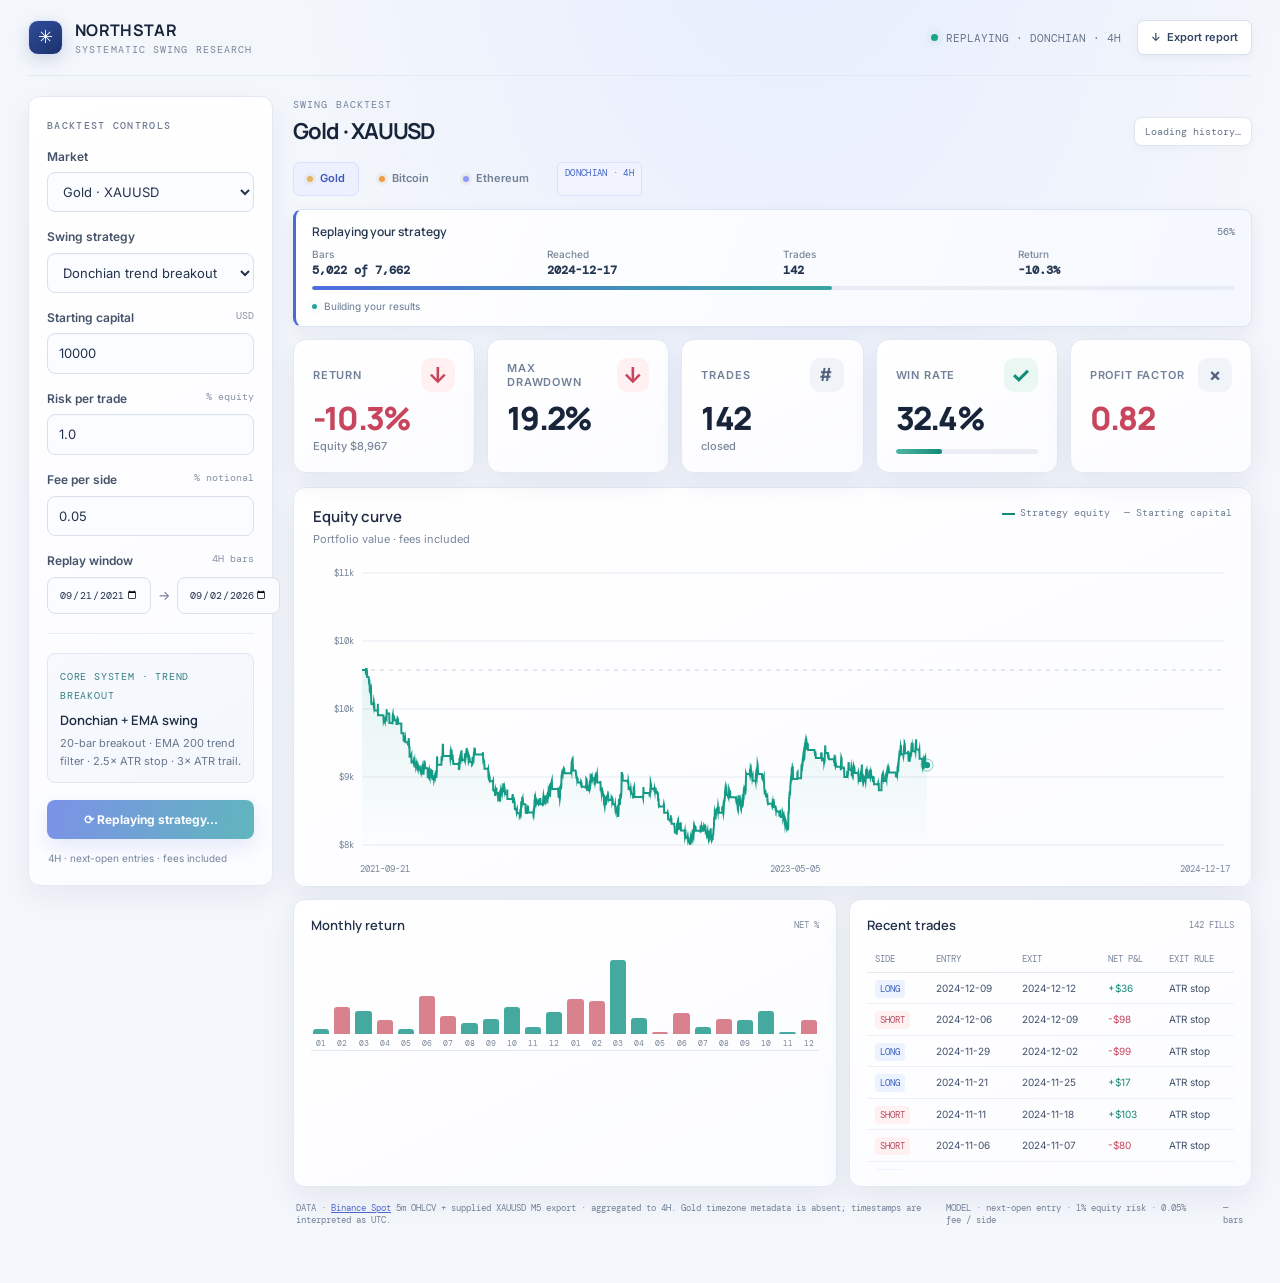
==== swing-backtest/index.html @ 58b3d146 "Add shareable swing backtest dashboard" ====
<!doctype html>
<html lang="en">
<head>
<meta charset="utf-8"><meta name="viewport" content="width=device-width,initial-scale=1">
<title>Northstar — Swing Research Terminal</title>
<style>
@import url('https://fonts.googleapis.com/css2?family=DM+Mono:wght@400;500&family=Inter:wght@400;500;600;700&family=Manrope:wght@500;600;700;800&display=swap');
:root{--bg:#090c12;--panel:#10151e;--panel2:#0d121a;--line:#202a38;--muted:#7c899c;--text:#edf2fb;--blue:#5b9cff;--cyan:#6fe0d1;--green:#149b85;--red:#cf5065;--amber:#e8b86b;--mono:'DM Mono',monospace;--sans:'Inter',sans-serif;--display:'Manrope',sans-serif}
*{box-sizing:border-box}body{margin:0;background:radial-gradient(ellipse at 56% -28%,#1b2c43 0,transparent 45%),var(--bg);color:var(--text);font-family:var(--sans);font-size:13px;min-height:100vh}button,input,select{font:inherit;color:inherit}button{cursor:pointer}.app{max-width:1600px;margin:auto;padding:0 28px 42px}.top{height:76px;display:flex;align-items:center;justify-content:space-between;border-bottom:1px solid #1a222e}.brand{display:flex;align-items:center;gap:12px}.logo{height:35px;width:35px;display:grid;place-items:center;border:1px solid #365374;border-radius:10px;background:linear-gradient(145deg,#183454,#111923);color:#8bc4ff;font-size:18px}.brand h1{font:700 16px var(--display);letter-spacing:.02em;margin:0}.brand span{color:#718096;font:10px var(--mono);letter-spacing:.11em;text-transform:uppercase;display:block;margin-top:2px}.topright{display:flex;align-items:center;gap:16px}.live{display:flex;align-items:center;gap:8px;color:#9aabbf;font:11px var(--mono)}.pulse{width:7px;height:7px;border-radius:50%;background:var(--green);box-shadow:0 0 11px #149b8580}.export{border:1px solid #2b3b50;background:#111b28;border-radius:7px;padding:9px 13px;color:#b9d6fa;font-size:11px;font-weight:600}.layout{display:grid;grid-template-columns:245px minmax(0,1fr);gap:20px;padding-top:20px}.side,.card{border:1px solid var(--line);background:linear-gradient(155deg,rgba(18,24,34,.97),rgba(13,18,26,.97));border-radius:12px;box-shadow:0 14px 36px #0002}.side{padding:18px;height:max-content;position:sticky;top:14px}.sectitle{font:500 10px var(--mono);text-transform:uppercase;letter-spacing:.13em;color:#8794a7;margin:4px 0 16px}.field{margin:0 0 16px}.label{display:flex;justify-content:space-between;color:#aeb9c9;font-size:11px;margin-bottom:7px}.label small{font:10px var(--mono);color:#6e7d91}select,input[type=date],input[type=number]{width:100%;background:#0b1017;border:1px solid #293442;border-radius:6px;padding:9px 10px;color:#dce6f5;outline:0}select:focus,input:focus{border-color:#4d8ad4}.range{display:flex;align-items:center;gap:7px}.range input{width:50%;font:10px var(--mono);padding:8px 6px}.divider{height:1px;background:#202a37;margin:19px 0}.strategy{padding:12px;border-radius:8px;background:#0b1119;border:1px solid #202c3a}.strategy .tag{color:var(--cyan);font:10px var(--mono);letter-spacing:.08em;text-transform:uppercase}.strategy strong{display:block;font:600 12px var(--display);margin:7px 0 5px}.strategy p{color:#8996a8;font-size:10px;line-height:1.55;margin:0}.run{width:100%;margin-top:17px;border:0;border-radius:7px;padding:11px;background:linear-gradient(100deg,#4389ec,#53b9cd);color:#06101b;font-weight:700;font-size:12px;box-shadow:0 6px 20px #347dd733}.run:hover{filter:brightness(1.1)}.note{color:#637185;font-size:9px;line-height:1.55;margin:12px 1px 0}.content{min-width:0}.heading{display:flex;justify-content:space-between;align-items:end;margin:2px 0 16px}.eyebrow{font:10px var(--mono);letter-spacing:.11em;color:#7d8ca1;text-transform:uppercase;margin-bottom:5px}.heading h2{margin:0;font:700 21px var(--display);letter-spacing:-.04em}.period{font:10px var(--mono);color:#8594a9;border:1px solid #293544;padding:7px 10px;border-radius:6px;background:#111721}.assets{display:flex;gap:6px;margin:0 0 13px}.asset{background:transparent;border:1px solid transparent;color:#8491a4;border-radius:7px;padding:8px 13px;font-size:11px;font-weight:600}.asset.active{background:#142235;border-color:#28415e;color:#b4d7ff}.asset .dot{display:inline-block;width:6px;height:6px;border-radius:50%;margin-right:7px;background:#dda551}.asset[data-asset=BTCUSDT] .dot{background:#f09b42}.asset[data-asset=ETHUSDT] .dot{background:#8c99ff}.asset[data-asset=XAUUSD] .dot{background:#e4b65e}.metrics{display:grid;grid-template-columns:repeat(5,minmax(0,1fr));gap:10px;margin-bottom:12px}.metric{padding:14px 15px}.m-label{font:10px var(--mono);color:#8996a8;letter-spacing:.025em}.m-value{font:700 21px var(--display);letter-spacing:-.045em;margin:8px 0 4px}.m-foot{font:10px var(--mono);color:#69788d}.positive{color:var(--green)}.negative{color:var(--red)}.chartcard{padding:17px 18px 10px;margin-bottom:12px}.charthead{display:flex;justify-content:space-between;align-items:start}.charthead h3{font:600 13px var(--display);margin:0 0 5px}.charthead p{font-size:10px;color:#7e8ba0;margin:0}.chartlegend{display:flex;gap:14px;color:#8492a5;font:10px var(--mono)}.legendline{display:inline-block;width:13px;height:2px;background:var(--green);vertical-align:middle;margin-right:5px}.canvaswrap{position:relative;height:266px;margin-top:13px}.canvaswrap canvas{width:100%;height:100%;display:block}.axisrow{display:flex;justify-content:space-between;padding:2px 2px 0 47px;color:#637186;font:9px var(--mono)}.lower{display:grid;grid-template-columns:1.35fr 1fr;gap:12px}.lower .card{padding:16px 17px}.smallhead{display:flex;justify-content:space-between;align-items:center;margin-bottom:12px}.smallhead h3{font:600 12px var(--display);margin:0}.smallhead span{font:9px var(--mono);color:#748399}.bars{height:105px;display:flex;align-items:end;gap:5px;padding:9px 2px 0;border-bottom:1px solid #293342}.barcol{flex:1;display:flex;flex-direction:column;justify-content:end;height:100%;align-items:center;gap:4px}.bar{width:min(100%,18px);border-radius:3px 3px 0 0;background:#397f91;min-height:2px}.bar.neg{background:#9e4f62}.barlabel{height:12px;color:#66758b;font:8px var(--mono);white-space:nowrap}.tablewrap{overflow:auto;max-height:224px}.trades{width:100%;border-collapse:collapse;font-size:10px;white-space:nowrap}.trades th{text-align:left;color:#77869b;font:9px var(--mono);font-weight:400;padding:7px 8px;border-bottom:1px solid #26313f}.trades td{padding:8px;border-bottom:1px solid #1d2733;color:#bdc7d5}.sidepill{font:9px var(--mono);padding:3px 5px;border-radius:4px;color:#8cc3ff;background:#17304a}.sidepill.short{color:#f09cab;background:#3a222b}.empty{color:#738196;text-align:center;padding:20px}.foot{display:flex;justify-content:space-between;gap:20px;color:#59677a;font:9px var(--mono);padding:15px 3px}.loading{color:#8594a9}.toast{position:fixed;right:24px;bottom:20px;padding:10px 14px;border:1px solid #294360;background:#121c29;border-radius:8px;color:#b5d4f6;font-size:11px;opacity:0;transform:translateY(8px);transition:.2s}.toast.show{opacity:1;transform:none}
@media(max-width:1050px){.layout{grid-template-columns:215px minmax(0,1fr)}.metrics{grid-template-columns:repeat(3,1fr)}.lower{grid-template-columns:1fr}.canvaswrap{height:230px}}@media(max-width:760px){.app{padding:0 12px 24px}.top{height:62px}.layout{grid-template-columns:1fr;gap:12px;padding-top:12px}.side{position:static}.side .fields{display:grid;grid-template-columns:repeat(2,1fr);gap:0 10px}.strategy{display:none}.metrics{grid-template-columns:repeat(2,1fr)}.metric:last-child{grid-column:span 2}.m-value{font-size:18px}.heading{align-items:start;gap:8px}.heading h2{font-size:17px}.period{font-size:8px}.chartcard{padding:14px 12px}.canvaswrap{height:200px}.chartlegend{display:none}.foot{display:block;line-height:1.7}.topright .live{display:none}}
</style><style>
.progresspanel{border:1px solid #28384c;border-left:3px solid var(--blue);background:linear-gradient(110deg,#111b28,#0c121a);border-radius:9px;padding:13px 16px;margin:0 0 12px;animation:slidein .28s ease-out}.progtitle{display:flex;justify-content:space-between;align-items:center;margin-bottom:8px;font:11px var(--display);font-weight:600}.progtitle span:first-child{color:#d8e6f8}.progtitle span:last-child{font:10px var(--mono);color:#8595aa}.progmeta{display:flex;gap:20px;color:#8593a7;font:10px var(--mono);margin:8px 0}.progmeta strong{color:#c4d4e7;font-weight:400}.progbar{height:4px;background:#202c3c;border-radius:8px;overflow:hidden}.progfill{height:100%;width:0;background:linear-gradient(90deg,#4389ec,#63d0c5);border-radius:8px;transition:width .08s linear;box-shadow:0 0 12px #4aa9eb60}.progbuild{color:#8797ab;font-size:10px;margin-top:9px;display:flex;align-items:center;gap:7px}.progbuild i{width:5px;height:5px;border-radius:50%;background:var(--cyan);box-shadow:0 0 9px #6fe0d1;animation:blink 1s infinite}.progresspanel.done .progbuild i{background:var(--green);animation:none}.strategy-chip{font:9px var(--mono);color:#80bff4;border:1px solid #294560;background:#132338;padding:4px 7px;border-radius:5px;margin-left:8px;vertical-align:2px}@keyframes blink{50%{opacity:.25}}@keyframes slidein{from{opacity:0;transform:translateY(-5px)}to{opacity:1;transform:none}}
</style><style>
.metrics.revealing .metric{animation:cardin .42s ease-out both}.metrics.revealing .metric:nth-child(2){animation-delay:.05s}.metrics.revealing .metric:nth-child(3){animation-delay:.1s}.metrics.revealing .metric:nth-child(4){animation-delay:.15s}.metrics.revealing .metric:nth-child(5){animation-delay:.2s}@keyframes cardin{from{opacity:.35;transform:translateY(8px)}to{opacity:1;transform:none}}
@media(max-width:760px){.progmeta{display:grid;grid-template-columns:repeat(3,minmax(0,1fr));gap:8px 10px;font-size:8px}.progmeta span{white-space:nowrap}}
</style>
<style id="premium-light-theme">
:root{color-scheme:light;--bg:#f3f6fb;--panel:#ffffff;--panel2:#f8faff;--line:#e3e9f2;--muted:#718096;--text:#17243a;--blue:#4c68d9;--cyan:#249b9b;--green:#128b78;--red:#c7465d;--amber:#a87827;--mono:'DM Mono',monospace;--sans:'Inter',sans-serif;--display:'Manrope',sans-serif}
*{text-rendering:optimizeLegibility;-webkit-font-smoothing:antialiased}
body{background:radial-gradient(ellipse at 62% -24%,#e5ecff 0,transparent 46%),var(--bg);color:var(--text);font-size:13px;line-height:1.45}
.top{border-color:#e4eaf2}.logo{border-color:#d7e0fa;background:linear-gradient(145deg,#304d9b,#1b326c);color:#fff;box-shadow:0 5px 15px #233d7c28}.brand span{color:#7b879a}.topright .live{color:#67768d}.pulse{background:#19a486;box-shadow:0 0 10px #19a48655}
.export{border-color:#d8e0ec;background:#fff;color:#334665;box-shadow:0 3px 10px #23395e0d}.export:hover{background:#f7f9ff;border-color:#bfcbed}
.side,.card{border-color:var(--line);background:linear-gradient(155deg,#fff,#fbfcff);box-shadow:0 10px 30px rgba(28,47,82,.07)}.side{box-shadow:0 10px 28px rgba(28,47,82,.06)}
.sectitle{color:#6e7c91;font-weight:500}.field .label{color:#45536a;font-size:12px;font-weight:600}.label small{color:#8692a5}
select,input[type=date],input[type=number]{background:#fbfcff;border-color:#d9e1ec;color:#24334c;border-radius:8px;padding:10px 11px;box-shadow:inset 0 1px 2px rgba(25,44,75,.025)}select:focus,input:focus{border-color:#8296e9;box-shadow:0 0 0 3px #526ed91a}select option,select optgroup{background:#fff;color:#24334c}
.range input{background:#fbfcff}.divider{background:#e8edf4}
.strategy{background:linear-gradient(145deg,#f7f9ff,#f3f7fc);border-color:#e0e7f2}.strategy .tag{color:#347f80}.strategy strong{color:#1f2d44;font-size:13px}.strategy p{color:#68778d;font-size:11px;line-height:1.65}
.run{border-radius:8px;background:linear-gradient(105deg,#526ee0,#2c9fa7);color:#fff;box-shadow:0 8px 18px #526ed92e;transition:transform .18s,box-shadow .18s,filter .18s}.run:hover{filter:brightness(1.035);transform:translateY(-1px);box-shadow:0 11px 22px #526ed933}.run:disabled{opacity:.75;transform:none}.note{color:#78869b;font-size:10px}
.eyebrow{color:#74839a}.heading h2{color:#17243a;font-size:22px}.period{background:#fff;border-color:#e0e6ef;color:#66758c;border-radius:8px;box-shadow:0 3px 10px #23395e08}
.asset{color:#718096;border-color:transparent;transition:background .18s,border-color .18s,color .18s}.asset:hover{background:#f1f4fa;color:#34445f}.asset.active{background:#edf1ff;border-color:#d8e0ff;color:#3d57bc}.asset .dot{box-shadow:0 0 0 3px rgba(180,147,69,.1)}.strategy-chip{color:#4162c6;border-color:#dbe3fb;background:#f1f4ff;font-family:var(--mono);letter-spacing:.035em}
.metrics{gap:11px}.metric{padding:16px 16px}.m-label{color:#7a879a;letter-spacing:.06em}.m-value{color:#182840;font-size:22px}.m-foot{color:#75839a;font-size:10px}.positive{color:var(--green)!important}.negative{color:var(--red)!important}
.chartcard{padding:18px 19px 11px}.charthead h3{color:#1e2b42;font-size:14px}.charthead p{color:#78869b;font-size:11px}.chartlegend{color:#6d7d94}.legendline{background:var(--green)}.axisrow{color:#78869a}.bars{border-color:#e3e9f1}.bar{background:#45a9a0}.bar.neg{background:#d9828d}.barlabel{color:#7b8798}
.smallhead h3{color:#23324a;font-size:13px}.smallhead span{color:#7b879a}.trades th{color:#77859a;border-color:#e5eaf1}.trades td{color:#42516a;border-color:#edf0f5}.sidepill{color:#3e63bd;background:#edf2ff}.sidepill.short{color:#b24c60;background:#fff0f2}.empty{color:#7d899c}.foot{color:#728096}.foot a{color:#4d68cc!important}.toast{border-color:#d8e1f0;background:#fff;color:#344866;box-shadow:0 8px 25px #1e355218}
.progresspanel{border-color:#dce5f3;border-left-color:var(--blue);background:linear-gradient(110deg,#fff,#f5f8ff);box-shadow:0 6px 18px rgba(40,62,104,.06)}.progtitle span:first-child{color:#263750}.progtitle span:last-child{color:#66768f}.progmeta{color:#718096}.progmeta strong{color:#34445e}.progbar{background:#e8edf5}.progfill{background:linear-gradient(90deg,#506cde,#38a7a0);box-shadow:0 0 10px #526ed933}.progbuild{color:#687891}.progbuild i{background:#2aa29a;box-shadow:0 0 8px #2aa29a55}.progresspanel.done .progbuild i{background:#168b78}.progresspanel .progtitle{font-size:12px}
button:focus-visible,select:focus-visible,input:focus-visible{outline:3px solid #526ed933;outline-offset:2px}
@media(max-width:760px){.heading h2{font-size:18px}.metric{padding:13px 14px}.m-value{font-size:19px}}
</style>

<style id="simple-kpi-style">
.metrics{grid-template-columns:repeat(5,minmax(0,1fr));gap:12px;margin-bottom:14px}
.metric{padding:18px 19px;min-height:116px;border-radius:13px}
.metric-head{display:flex;align-items:center;justify-content:space-between;gap:8px;color:#738198;font:600 11px var(--sans);letter-spacing:.075em}
.metric-icon{width:34px;height:34px;display:grid;place-items:center;border-radius:10px;background:#eef2ff;color:#5069ce;font:700 22px var(--sans);line-height:1}
.metric-icon.positive{background:#eaf7f3;color:#128b78}.metric-icon.negative{background:#fff0f2;color:#c7465d}.metric-icon.neutral{background:#f0f3f8;color:#52637d;font-size:18px}
.metric .m-value{font:800 32px/1.08 var(--display);letter-spacing:-.055em;margin:9px 0 3px;color:#17243a}
.metric .m-value.positive{color:#128b78}.metric .m-value.negative{color:#c7465d}
.metric .m-foot{font:500 11px var(--sans);color:#7a8799;letter-spacing:0}
.meter{height:5px;margin-top:13px;border-radius:8px;background:#e9eef4;overflow:hidden}.meter i{display:block;width:0;height:100%;border-radius:inherit;background:linear-gradient(90deg,#50b4a2,#128b78);transition:width .25s ease}
.progmeta{display:grid;grid-template-columns:repeat(4,minmax(0,1fr));gap:8px 18px}.progmeta span{font:500 10px var(--sans);color:#7a879a}.progmeta strong{display:block;margin-top:2px;color:#263752;font:700 12px var(--mono)}
.canvaswrap{height:300px}.charthead h3{font-size:15px}.charthead p{font-size:11px}
.progresspanel.done .progbuild{display:none}
@media(max-width:1050px){.metrics{grid-template-columns:repeat(3,minmax(0,1fr))}}
@media(max-width:760px){.metrics{grid-template-columns:repeat(2,minmax(0,1fr));gap:9px}.metric{min-height:108px;padding:14px}.metric .m-value{font-size:30px}.metric-icon{width:30px;height:30px;font-size:20px}.metric:last-child{grid-column:span 2}.progmeta{grid-template-columns:repeat(2,minmax(0,1fr));gap:8px}.canvaswrap{height:230px}}
</style>
</head>
<body><div class="app">
<header class="top"><div class="brand"><div class="logo">✳</div><div><h1>NORTHSTAR</h1><span>Systematic swing research</span></div></div><div class="topright"><div class="live"><i class="pulse"></i><span id="statusText">HISTORICAL REPLAY · READY</span></div><button class="export" id="export">↓ &nbsp;Export report</button></div></header>
<div class="layout"><aside class="side"><div class="sectitle">Backtest controls</div><div class="fields">
<div class="field"><div class="label">Market</div><select id="market"><option value="XAUUSD">Gold · XAUUSD</option><option value="BTCUSDT">Bitcoin · BTC/USDT</option><option value="ETHUSDT">Ethereum · ETH/USDT</option></select></div>
<div class="field"><div class="label">Swing strategy</div><select id="strategySelect"><option value="donchian">Donchian trend breakout</option></select></div>
<div class="field"><div class="label">Starting capital <small>USD</small></div><input id="capital" type="number" value="10000" min="100" step="500"></div>
<div class="field"><div class="label">Risk per trade <small>% equity</small></div><input id="risk" type="number" value="1.0" min="0.1" max="5" step="0.1"></div>
<div class="field"><div class="label">Fee per side <small>% notional</small></div><input id="fee" type="number" value="0.05" min="0" max="1" step="0.01"></div>
<div class="field" style="grid-column:span 2"><div class="label">Replay window <small>4H bars</small></div><div class="range"><input id="from" type="date"><span style="color:#64748a">→</span><input id="to" type="date"></div></div></div>
<div class="divider"></div><div class="strategy"><span class="tag" id="strategyTag">SYSTEM · TREND BREAKOUT</span><strong id="strategyName">Donchian + EMA swing</strong><p id="strategyDescription">20-bar breakout · EMA 200 trend filter · 2.5× ATR stop · 3× ATR trail.</p></div>
<button class="run" id="run">▶ &nbsp;Run backtest</button><p class="note">4H · next-open entries · fees included</p></aside>
<main class="content"><div class="heading"><div><div class="eyebrow">Swing backtest</div><h2 id="assetTitle">Gold · XAUUSD</h2></div><div class="period" id="period">Loading history…</div></div>
<nav class="assets"><button class="asset active" data-asset="XAUUSD"><i class="dot"></i>Gold</button><button class="asset" data-asset="BTCUSDT"><i class="dot"></i>Bitcoin</button><button class="asset" data-asset="ETHUSDT"><i class="dot"></i>Ethereum</button><span class="strategy-chip" id="strategyChip">DONCHIAN · 4H</span></nav>
<section class="progresspanel" id="progressPanel" style="display:none"><div class="progtitle"><span id="progressTitle">Replaying your strategy</span><span id="progressPct">0%</span></div><div class="progmeta"><span>Bars <strong id="progressBars">0 of 0</strong></span><span>Reached <strong id="progressDate">—</strong></span><span>Trades <strong id="progressTrades">0</strong></span><span>Return <strong id="progressReturn">—</strong></span></div><div class="progbar"><div class="progfill" id="progressFill"></div></div><div class="progbuild" id="progressBuild"><i></i><span>Building your results</span></div></section>
<section class="metrics">
<div class="card metric metric-return"><div class="metric-head"><span>RETURN</span><span class="metric-icon positive" id="returnIcon">↑</span></div><div class="m-value positive" id="return">—</div><div class="m-foot" id="final">Equity —</div></div>
<div class="card metric metric-drawdown"><div class="metric-head"><span>MAX DRAWDOWN</span><span class="metric-icon negative">↓</span></div><div class="m-value negative" id="drawdown">—</div></div>
<div class="card metric"><div class="metric-head"><span>TRADES</span><span class="metric-icon neutral">#</span></div><div class="m-value" id="trades">—</div><div class="m-foot">closed</div></div>
<div class="card metric"><div class="metric-head"><span>WIN RATE</span><span class="metric-icon positive">✓</span></div><div class="m-value" id="winrate">—</div><div class="meter"><i id="winBar"></i></div></div>
<div class="card metric"><div class="metric-head"><span>PROFIT FACTOR</span><span class="metric-icon neutral">×</span></div><div class="m-value" id="pf">—</div></div>
</section>
<section class="card chartcard"><div class="charthead"><div><h3>Equity curve</h3><p id="chartNote">Portfolio value · fees included</p></div><div class="chartlegend"><span><i class="legendline"></i>Strategy equity</span><span style="color:#718096">— Starting capital</span></div></div><div class="canvaswrap"><canvas id="equityChart"></canvas></div><div class="axisrow" id="chartAxis"></div></section>
<div class="lower"><section class="card"><div class="smallhead"><h3>Monthly return</h3><span>NET %</span></div><div class="bars" id="monthly"></div></section><section class="card"><div class="smallhead"><h3>Recent trades</h3><span id="tradeCount">LATEST</span></div><div class="tablewrap"><table class="trades"><thead><tr><th>SIDE</th><th>ENTRY</th><th>EXIT</th><th>NET P&amp;L</th><th>EXIT RULE</th></tr></thead><tbody id="tradeRows"></tbody></table></div></section></div>
<div class="foot"><span>DATA · <a href="https://data.binance.vision/" target="_blank" rel="noreferrer" style="color:#86a4c6">Binance Spot</a> 5m OHLCV + supplied XAUUSD M5 export · aggregated to 4H. Gold timezone metadata is absent; timestamps are interpreted as UTC.</span><span>MODEL · next-open entry · 1% equity risk · 0.05% fee / side</span><span id="rowsLabel">— bars</span></div>
</main></div><div class="toast" id="toast"></div></div>
<script>
const $=id=>document.getElementById(id);let data=null,asset='XAUUSD',result=null;
const fmtMoney=(n,dec=0)=>new Intl.NumberFormat('en-US',{style:'currency',currency:'USD',minimumFractionDigits:dec,maximumFractionDigits:dec}).format(n);
const fmtDate=t=>new Date(t).toISOString().slice(0,10);
const strategyInfo={donchian:{name:'Donchian + EMA swing',tag:'CORE SYSTEM · TREND BREAKOUT',chip:'DONCHIAN · 4H',description:'20-bar breakout · EMA 200 trend filter · 2.5× ATR stop · 3× ATR trail.'}};
function derived(all){let e20=[],e50=[],rsi=[],sma9=[],sma50=[],high50=[],low50=[],fib618=[],fib786=[],meanHigh=[],meanLow=[],meanLong=[],meanShort=[],a20=null,a50=null,gs=[],ls=[],gain=0,loss=0,cw=[],hw=[],lw=[],sumC=0,refHigh=null,refLow=null;for(let i=0;i<all.length;i++){let [t,o,h,l,c]=all[i];a20=a20==null?c:a20+(2/21)*(c-a20);a50=a50==null?c:a50+(2/51)*(c-a50);e20.push(a20);e50.push(a50);let d=i?c-all[i-1][4]:0,g=Math.max(d,0),z=Math.max(-d,0);gs.push(g);ls.push(z);gain+=g;loss+=z;if(gs.length>14){gain-=gs.shift();loss-=ls.shift()}rsi.push(gs.length<14?null:loss===0?100:100-100/(1+gain/loss));cw.push(c);sumC+=c;if(cw.length>50)sumC-=cw.shift();sma50.push(cw.length===50?sumC/50:null);let c9=i>=8?all.slice(i-8,i+1).reduce((s,b)=>s+b[4],0)/9:null;sma9.push(c9);let h50=hw.length===50?Math.max(...hw):null,l50=lw.length===50?Math.min(...lw):null;high50.push(h50);low50.push(l50);fib618.push(h50==null?null:h50-(h50-l50)*.618);fib786.push(h50==null?null:h50-(h50-l50)*.786);if(all[i][7]!=null&&h>all[i][7]){if(refLow==null)refLow=all[i][8];refHigh=h}if(all[i][8]!=null&&l<all[i][8]){if(refHigh==null)refHigh=all[i][7];refLow=l}meanHigh.push(refHigh);meanLow.push(refLow);let span=refHigh!=null&&refLow!=null?refHigh-refLow:0;meanLong.push(span>0?refHigh-span*.5:null);meanShort.push(span>0?refLow+span*.5:null);hw.push(h);lw.push(l);if(hw.length>50){hw.shift();lw.shift()}}return {e20,e50,rsi,sma9,sma50,high50,low50,fib618,fib786,meanHigh,meanLow,meanLong,meanShort}}
function calcOriginal(a,kind=$('strategySelect').value){const all=data.assets[a].bars,ind=derived(all),from=Date.parse($('from').value+'T00:00:00Z'),to=Date.parse($('to').value+'T23:59:59Z')+1,cap=Math.max(100,+$('capital').value||10000),risk=Math.min(5,Math.max(.1,+$('risk').value||1))/100,fee=Math.max(0,+$('fee').value||0)/100;let cash=cap,pos=null,pending=null,peak=cap,dd=0,eq=[],trades=[],selected=[];
for(let i=0;i<all.length;i++){const b=all[i],[t,o,h,l,c,ema,atr,ehi,elo,xlo,xhi]=b;if(t<from)continue;if(t>=to)break;selected.push(b);
if(pending&&!pos){let s=pending.side,dist=Math.max(pending.atr*pending.stopMult,o*.0001),qty=cash*risk/dist,entry=o,ef=entry*qty*fee;pos={s,entry,t,stop:entry-s*dist,qty,ef,best:entry,trailMult:pending.trailMult};cash-=ef;pending=null;}
if(pos){let gap=pos.s===1?o<=pos.stop:o>=pos.stop,hit=gap||(pos.s===1?l<=pos.stop:h>=pos.stop);if(hit){let fill=gap?o:pos.stop,gross=(fill-pos.entry)*pos.s*pos.qty,xf=fill*pos.qty*fee,net=gross-pos.ef-xf;cash+=gross-xf;trades.push({entry:pos.t,exit:t,side:pos.s===1?'LONG':'SHORT',entryPrice:pos.entry,exitPrice:fill,pnl:net,reason:'ATR stop'});pos=null}
else{pos.best=pos.s===1?Math.max(pos.best,h):Math.min(pos.best,l);let trail=pos.best-pos.s*pos.trailMult*atr;pos.stop=pos.s===1?Math.max(pos.stop,trail):Math.min(pos.stop,trail);let out=false,reason='';if(kind==='donchian'){out=pos.s===1&&xlo!=null&&c<xlo||pos.s===-1&&xhi!=null&&c>xhi;reason='10-bar channel'}else if(kind==='pullback'){out=pos.s===1?c<ind.e50[i]:c>ind.e50[i];reason='EMA 50 trend loss'}else{let prev=ind.rsi[i-1],now=ind.rsi[i];out=prev!=null&&now!=null&&(pos.s===1?prev<55&&now>=55:prev>45&&now<=45);reason='RSI momentum exit'}if(out){let gross=(c-pos.entry)*pos.s*pos.qty,xf=c*pos.qty*fee,net=gross-pos.ef-xf;cash+=gross-xf;trades.push({entry:pos.t,exit:t,side:pos.s===1?'LONG':'SHORT',entryPrice:pos.entry,exitPrice:c,pnl:net,reason});pos=null}}}
if(!pos&&!pending&&i>0){let side=0,stopMult=2,trailMult=2.5,prevRsi=ind.rsi[i-1],nowRsi=ind.rsi[i];if(kind==='donchian'){if(ehi!=null&&elo!=null&&c>ema&&c>ehi){side=1;stopMult=2.5;trailMult=3}else if(ehi!=null&&elo!=null&&c<ema&&c<elo){side=-1;stopMult=2.5;trailMult=3}}else if(kind==='pullback'){if(c>ema&&ind.e20[i]>ind.e50[i]&&l<=ind.e20[i]&&c>ind.e20[i])side=1;else if(c<ema&&ind.e20[i]<ind.e50[i]&&h>=ind.e20[i]&&c<ind.e20[i])side=-1}else{if(nowRsi!=null&&prevRsi!=null&&c>ema&&prevRsi<35&&nowRsi>=35)side=1;else if(nowRsi!=null&&prevRsi!=null&&c<ema&&prevRsi>65&&nowRsi<=65)side=-1}if(side)pending={side,atr,stopMult,trailMult}}
let mark=cash+(pos?pos.qty*(c-pos.entry)*pos.s:0);eq.push([t,mark]);peak=Math.max(peak,mark);dd=Math.max(dd,(peak-mark)/peak)}
if(pos&&eq.length){let [t,c]=[eq[eq.length-1][0],selected.at(-1)[4]],gross=(c-pos.entry)*pos.s*pos.qty,xf=c*pos.qty*fee,net=gross-pos.ef-xf;cash+=gross-xf;trades.push({entry:pos.t,exit:t,side:pos.s===1?'LONG':'SHORT',entryPrice:pos.entry,exitPrice:c,pnl:net,reason:'End of data'});eq[eq.length-1][1]=cash}
let end=eq.length?eq.at(-1)[1]:cap,rets=[];for(let i=1;i<eq.length;i++)rets.push(eq[i-1][1]?eq[i][1]/eq[i-1][1]-1:0);let mu=rets.length?rets.reduce((x,y)=>x+y,0)/rets.length:0,vol=rets.length>1?Math.sqrt(rets.reduce((s,x)=>s+(x-mu)**2,0)/(rets.length-1)):0,wins=trades.filter(x=>x.pnl>0),loss=trades.filter(x=>x.pnl<0),gp=wins.reduce((s,x)=>s+x.pnl,0),gl=-loss.reduce((s,x)=>s+x.pnl,0);return {eq,trades,metrics:{start:cap,end,returnPct:(end/cap-1)*100,dd:dd*100,n:trades.length,win:trades.length?wins.length/trades.length*100:0,pf:gl?gp/gl:gp?99.99:0,sharpe:vol?mu*Math.sqrt(a==='XAUUSD'?1512:2190)/vol:0},bars:selected}}
function calc(a,kind=$('strategySelect').value){
const all=data.assets[a].bars,ind=derived(all),from=Date.parse($('from').value+'T00:00:00Z'),to=Date.parse($('to').value+'T23:59:59Z')+1,cap=Math.max(100,+$('capital').value||10000),risk=Math.min(5,Math.max(.1,+$('risk').value||1))/100,fee=Math.max(0,+$('fee').value||0)/100;let cash=cap,pos=null,pending=null,peak=cap,dd=0,eq=[],trades=[],selected=[];
function closePos(fill,t,reason){let gross=(fill-pos.entry)*pos.s*pos.qty,exitFee=fill*pos.qty*fee,net=gross-pos.entryFee-exitFee;cash+=gross-exitFee;trades.push({entry:pos.t,exit:t,side:pos.s===1?'LONG':'SHORT',entryPrice:pos.entry,exitPrice:fill,pnl:net,reason});pos=null}
for(let i=0;i<all.length;i++){const b=all[i],[t,o,h,l,c,ema,atr,ehi,elo,xlo,xhi]=b;if(t<from)continue;if(t>=to)break;selected.push(b);
if(pending&&!pos){let s=pending.side,dist=Math.max(pending.stopDist||pending.atr*pending.stopMult,o*.0001),entry=o,stop=pending.stopPrice??(entry-s*dist),riskDist=(entry-stop)*s;if(riskDist>entry*.0001){let qty=cash*risk/riskDist,entryFee=entry*qty*fee,target=pending.targetPrice??(pending.targetDist?entry+s*pending.targetDist:null);pos={s,entry,t,stop,target,qty,entryFee,best:entry,trailMult:pending.trailMult,stopReason:pending.stopReason||'ATR stop'};cash-=entryFee}pending=null;}
if(pos){let gapStop=pos.s===1?o<=pos.stop:o>=pos.stop,stopHit=gapStop||(pos.s===1?l<=pos.stop:h>=pos.stop);if(stopHit){closePos(gapStop?o:pos.stop,t,pos.stopReason)}else{let gapTarget=pos.target!=null&&(pos.s===1?o>=pos.target:o<=pos.target),targetHit=pos.target!=null&&(gapTarget||(pos.s===1?h>=pos.target:l<=pos.target));if(targetHit){closePos(gapTarget?o:pos.target,t,pos.targetReason||'Target hit')}else{if(pos.trailMult){pos.best=pos.s===1?Math.max(pos.best,h):Math.min(pos.best,l);let trail=pos.best-pos.s*pos.trailMult*atr;pos.stop=pos.s===1?Math.max(pos.stop,trail):Math.min(pos.stop,trail)}let out=false,reason='';if(kind==='donchian'){out=pos.s===1&&xlo!=null&&c<xlo||pos.s===-1&&xhi!=null&&c>xhi;reason='10-bar channel'}else if(kind==='pullback'||kind==='inside'){out=pos.s===1?c<ind.e50[i]:c>ind.e50[i];reason='EMA 50 trend loss'}else if(kind==='rsi'){let prev=ind.rsi[i-1],now=ind.rsi[i];out=prev!=null&&now!=null&&(pos.s===1?prev<55&&now>=55:prev>45&&now<=45);reason='RSI momentum exit'}else if(kind==='sma9'){out=pos.s===1?c<ind.sma9[i]:c>ind.sma9[i];reason='SMA 9 reverse'}if(out)closePos(c,t,reason)}}}
if(!pos&&!pending&&i>0){let side=0,proposal={atr,stopMult:2,trailMult:2.5},prevClose=all[i-1][4],prevRsi=ind.rsi[i-1],nowRsi=ind.rsi[i];if(kind==='donchian'){if(ehi!=null&&elo!=null&&c>ema&&c>ehi){side=1;proposal.stopMult=2.5;proposal.trailMult=3}else if(ehi!=null&&elo!=null&&c<ema&&c<elo){side=-1;proposal.stopMult=2.5;proposal.trailMult=3}}else if(kind==='pullback'){if(c>ema&&ind.e20[i]>ind.e50[i]&&l<=ind.e20[i]&&c>ind.e20[i])side=1;else if(c<ema&&ind.e20[i]<ind.e50[i]&&h>=ind.e20[i]&&c<ind.e20[i])side=-1}else if(kind==='rsi'){if(nowRsi!=null&&prevRsi!=null&&c>ema&&prevRsi<35&&nowRsi>=35)side=1;else if(nowRsi!=null&&prevRsi!=null&&c<ema&&prevRsi>65&&nowRsi<=65)side=-1}else if(kind==='fib'){let f618=ind.fib618[i],f786=ind.fib786[i],top=ind.high50[i],bottom=ind.low50[i];if(f618!=null&&c>o&&c>f618&&c<top){side=1;proposal={stopDist:c*.01,targetDist:c*.02,trailMult:0,atr,stopMult:1}}else if(f786!=null&&c<o&&c<f786&&c>bottom){side=-1;proposal={stopDist:c*.01,targetDist:c*.02,trailMult:0,atr,stopMult:1}}}else if(kind==='meanrev'){let trigL=ind.meanLong[i],trigS=ind.meanShort[i],prevTL=ind.meanLong[i-1],prevTS=ind.meanShort[i-1],trend=ind.sma50[i];if(trend!=null&&trigL!=null&&prevTL!=null&&prevClose<=prevTL&&c>trigL&&c>trend&&ind.meanLow[i]<c&&ind.meanHigh[i]>c){side=1;proposal={atr,stopMult:2,trailMult:0,stopPrice:ind.meanLow[i],targetPrice:ind.meanHigh[i],stopReason:'Swing low',targetReason:'Swing high'}}else if(trend!=null&&trigS!=null&&prevTS!=null&&prevClose>=prevTS&&c<trigS&&c<trend&&ind.meanHigh[i]>c&&ind.meanLow[i]<c){side=-1;proposal={atr,stopMult:2,trailMult:0,stopPrice:ind.meanHigh[i],targetPrice:ind.meanLow[i],stopReason:'Swing high',targetReason:'Swing low'}}}else if(kind==='inside'){let prev=all[i-1];if(h<prev[2]&&l>prev[3]&&c>o)side=1;else if(h<prev[2]&&l>prev[3]&&c<o)side=-1}else if(kind==='sma9'){let ma=ind.sma9[i],prevMa=ind.sma9[i-1];if(ma!=null&&prevMa!=null&&prevClose<=prevMa&&c>ma)side=1;else if(ma!=null&&prevMa!=null&&prevClose>=prevMa&&c<ma)side=-1}if(side)pending={...proposal,side}}
let mark=cash+(pos?pos.qty*(c-pos.entry)*pos.s:0);eq.push([t,mark]);peak=Math.max(peak,mark);dd=Math.max(dd,(peak-mark)/peak)}
if(pos&&eq.length){let [t]=eq.at(-1),c=selected.at(-1)[4];closePos(c,t,'End of data');eq.at(-1)[1]=cash}
let end=eq.length?eq.at(-1)[1]:cap,rets=[];for(let i=1;i<eq.length;i++)rets.push(eq[i-1][1]?eq[i][1]/eq[i-1][1]-1:0);let mu=rets.length?rets.reduce((x,y)=>x+y,0)/rets.length:0,vol=rets.length>1?Math.sqrt(rets.reduce((s,x)=>s+(x-mu)**2,0)/(rets.length-1)):0,wins=trades.filter(x=>x.pnl>0),loss=trades.filter(x=>x.pnl<0),gp=wins.reduce((s,x)=>s+x.pnl,0),gl=-loss.reduce((s,x)=>s+x.pnl,0);return {eq,trades,metrics:{start:cap,end,returnPct:(end/cap-1)*100,dd:dd*100,n:trades.length,win:trades.length?wins.length/trades.length*100:0,pf:gl?gp/gl:gp?99.99:0,sharpe:vol?mu*Math.sqrt(a==='XAUUSD'?1512:2190)/vol:0},bars:selected}}
function paint(precomputed=null){
if(!data)return;
result=precomputed||calc(asset);
const m=result.metrics,info=strategyInfo[$('strategySelect').value];
$('assetTitle').textContent=data.assets[asset].name;
$('strategyName').textContent=info.name;
$('strategyTag').textContent=info.tag;
$('strategyDescription').textContent=info.description;
$('strategyChip').textContent=info.chip;
$('period').textContent=result.bars.length?fmtDate(result.bars[0][0])+'  —  '+fmtDate(result.bars.at(-1)[0]):'No bars in this range';
$('rowsLabel').textContent=result.bars.length.toLocaleString()+' four-hour bars';
$('return').textContent=(m.returnPct>=0?'+':'')+m.returnPct.toFixed(1)+'%';
$('return').className='m-value '+(m.returnPct>=0?'positive':'negative');
$('returnIcon').textContent=m.returnPct>0?'↑':m.returnPct<0?'↓':'↔';
$('returnIcon').className='metric-icon '+(m.returnPct>0?'positive':m.returnPct<0?'negative':'neutral');
$('final').textContent='Equity '+fmtMoney(m.end);
$('drawdown').textContent=m.dd.toFixed(1)+'%';
$('trades').textContent=m.n.toLocaleString();
$('winrate').textContent=m.win.toFixed(1)+'%';
$('winBar').style.width=Math.max(0,Math.min(100,m.win))+'%';
$('pf').textContent=m.pf>=99?'∞':m.pf.toFixed(2);
$('pf').className='m-value '+(m.pf>=1?'positive':'negative');
drawEquity();drawMonthly();drawTrades();
const grid=document.querySelector('.metrics');grid.classList.remove('revealing');void grid.offsetWidth;grid.classList.add('revealing');
}
function drawEquityOriginal(){const cv=$('equityChart'),ctx=cv.getContext('2d'),w=cv.clientWidth,h=cv.clientHeight,dpr=devicePixelRatio||1;cv.width=w*dpr;cv.height=h*dpr;ctx.scale(dpr,dpr);ctx.clearRect(0,0,w,h);let points=result.eq;if(!points.length){ctx.fillStyle='#748399';ctx.fillText('No bars for the selected period',20,40);return}let vals=points.map(p=>p[1]),min=Math.min(...vals),max=Math.max(...vals),start=+$('capital').value||10000;min=Math.min(min,start);max=Math.max(max,start);let pad={l:49,r:8,t:12,b:16},cw=w-pad.l-pad.r,ch=h-pad.t-pad.b,spread=max-min||1;ctx.font='9px DM Mono,monospace';ctx.textAlign='right';for(let k=0;k<5;k++){let y=pad.t+ch*k/4,v=max-spread*k/4;ctx.strokeStyle='#e5eaf1';ctx.beginPath();ctx.moveTo(pad.l,y);ctx.lineTo(w-pad.r,y);ctx.stroke();ctx.fillStyle='#718096';ctx.fillText('$'+(v>=1000000?(v/1e6).toFixed(1)+'m':v>=1000?(v/1000).toFixed(0)+'k':v.toFixed(0)),pad.l-8,y+3)}let sy=pad.t+(max-start)/spread*ch;ctx.setLineDash([4,5]);ctx.strokeStyle='#9ba8ba80';ctx.beginPath();ctx.moveTo(pad.l,sy);ctx.lineTo(w-pad.r,sy);ctx.stroke();ctx.setLineDash([]);let grad=ctx.createLinearGradient(0,pad.t,0,h);grad.addColorStop(0,'#149b8528');grad.addColorStop(1,'#149b8500');ctx.beginPath();points.forEach((p,i)=>{let x=pad.l+cw*i/Math.max(1,points.length-1),y=pad.t+(max-p[1])/spread*ch;i?ctx.lineTo(x,y):ctx.moveTo(x,y)});ctx.lineTo(w-pad.r,pad.t+ch);ctx.lineTo(pad.l,pad.t+ch);ctx.closePath();ctx.fillStyle=grad;ctx.fill();ctx.beginPath();points.forEach((p,i)=>{let x=pad.l+cw*i/Math.max(1,points.length-1),y=pad.t+(max-p[1])/spread*ch;i?ctx.lineTo(x,y):ctx.moveTo(x,y)});ctx.strokeStyle=result.metrics.returnPct>=0?'#149b85':'#cf5065';ctx.lineWidth=2;ctx.stroke();let labels=[fmtDate(points[0][0]),fmtDate(points[Math.floor(points.length/2)][0]),fmtDate(points.at(-1)[0])];$('chartAxis').innerHTML=labels.map(x=>'<span>'+x+'</span>').join('')}
function drawMonthlyOriginal(){let grouped=new Map;for(let [t,v] of result.eq){let k=fmtDate(t).slice(0,7),g=grouped.get(k);if(g)g.last=v;else grouped.set(k,{first:v,last:v})}let all=[...grouped.entries()],offset=Math.max(0,all.length-24),arr=all.slice(offset),vals=[];for(let j=0;j<arr.length;j++){let before=j?arr[j-1][1].last:(offset?all[offset-1][1].last:arr[j][1].first),pct=before?(arr[j][1].last/before-1)*100:0;vals.push([arr[j][0],pct])}let max=Math.max(1,...vals.map(x=>Math.abs(x[1]))),bars=$('monthly');bars.innerHTML='';for(let [k,p] of vals){let el=document.createElement('div');el.className='barcol';el.title=k+' '+p.toFixed(1)+'%';let b=document.createElement('div');b.className='bar'+(p<0?' neg':'');b.style.height=Math.max(2,Math.abs(p)/max*74)+'px';let lab=document.createElement('div');lab.className='barlabel';lab.textContent=k.slice(5);el.append(b,lab);bars.append(el)}}
function drawTradesOriginal(){let tbody=$('tradeRows');tbody.innerHTML='';$('tradeCount').textContent=result.trades.length+' FILLS';let arr=result.trades.slice(-8).reverse();if(!arr.length){tbody.innerHTML='<tr><td colspan="5" class="empty">No closed trades in this replay window</td></tr>';return}for(let t of arr){let tr=document.createElement('tr');tr.innerHTML='<td><span class="sidepill '+(t.side==='SHORT'?'short':'')+'">'+t.side+'</span></td><td>'+fmtDate(t.entry)+'</td><td>'+fmtDate(t.exit)+'</td><td class="'+(t.pnl>=0?'positive':'negative')+'">'+(t.pnl>=0?'+':'')+fmtMoney(t.pnl)+'</td><td>'+t.reason+'</td>';tbody.append(tr)}}
function drawEquity(progress=1){if(!result)return;const cv=$('equityChart'),ctx=cv.getContext('2d'),w=cv.clientWidth,h=cv.clientHeight,dpr=devicePixelRatio||1;cv.width=w*dpr;cv.height=h*dpr;ctx.scale(dpr,dpr);ctx.clearRect(0,0,w,h);let source=result.eq,points=progress<1?source.slice(0,Math.max(1,Math.floor(source.length*progress))):source;if(!points.length){ctx.fillStyle='#748399';ctx.fillText('No bars for the selected period',20,40);return}let vals=source.map(p=>p[1]),min=Math.min(...vals),max=Math.max(...vals),start=+$('capital').value||10000;min=Math.min(min,start);max=Math.max(max,start);let pad={l:49,r:8,t:12,b:16},cw=w-pad.l-pad.r,ch=h-pad.t-pad.b,spread=max-min||1,pathW=cw*progress,xEnd=pad.l+pathW;ctx.font='9px DM Mono,monospace';ctx.textAlign='right';for(let k=0;k<5;k++){let y=pad.t+ch*k/4,v=max-spread*k/4;ctx.strokeStyle='#e5eaf1';ctx.beginPath();ctx.moveTo(pad.l,y);ctx.lineTo(w-pad.r,y);ctx.stroke();ctx.fillStyle='#718096';ctx.fillText('$'+(v>=1000000?(v/1e6).toFixed(1)+'m':v>=1000?(v/1000).toFixed(0)+'k':v.toFixed(0)),pad.l-8,y+3)}let sy=pad.t+(max-start)/spread*ch;ctx.setLineDash([4,5]);ctx.strokeStyle='#9ba8ba80';ctx.beginPath();ctx.moveTo(pad.l,sy);ctx.lineTo(w-pad.r,sy);ctx.stroke();ctx.setLineDash([]);let grad=ctx.createLinearGradient(0,pad.t,0,h);grad.addColorStop(0,'#149b8528');grad.addColorStop(1,'#149b8500');ctx.beginPath();points.forEach((p,i)=>{let x=pad.l+pathW*i/Math.max(1,points.length-1),y=pad.t+(max-p[1])/spread*ch;i?ctx.lineTo(x,y):ctx.moveTo(x,y)});ctx.lineTo(xEnd,pad.t+ch);ctx.lineTo(pad.l,pad.t+ch);ctx.closePath();ctx.fillStyle=grad;ctx.fill();ctx.beginPath();points.forEach((p,i)=>{let x=pad.l+pathW*i/Math.max(1,points.length-1),y=pad.t+(max-p[1])/spread*ch;i?ctx.lineTo(x,y):ctx.moveTo(x,y)});ctx.strokeStyle=result.metrics.returnPct>=0?'#149b85':'#cf5065';ctx.lineWidth=2;ctx.stroke();let last=points.at(-1),lastX=pad.l+pathW*(points.length-1)/Math.max(1,points.length-1),lastY=pad.t+(max-last[1])/spread*ch;ctx.beginPath();ctx.arc(lastX,lastY,3.2,0,Math.PI*2);ctx.fillStyle=result.metrics.returnPct>=0?'#149b85':'#cf5065';ctx.fill();ctx.beginPath();ctx.arc(lastX,lastY,6,0,Math.PI*2);ctx.strokeStyle=result.metrics.returnPct>=0?'#149b8580':'#cf506580';ctx.lineWidth=1;ctx.stroke();let labels=[fmtDate(points[0][0]),fmtDate(points[Math.floor(points.length/2)][0]),fmtDate(points.at(-1)[0])];$('chartAxis').innerHTML=labels.map(x=>'<span>'+x+'</span>').join('')}
function drawMonthly(progress=1){if(!result)return;let source=result.eq,eq=progress<1?source.slice(0,Math.max(1,Math.floor(source.length*progress))):source,grouped=new Map;for(let [t,v] of eq){let k=fmtDate(t).slice(0,7),g=grouped.get(k);if(g)g.last=v;else grouped.set(k,{first:v,last:v})}let all=[...grouped.entries()],offset=Math.max(0,all.length-24),arr=all.slice(offset),vals=[];for(let j=0;j<arr.length;j++){let before=j?arr[j-1][1].last:(offset?all[offset-1][1].last:arr[j][1].first),pct=before?(arr[j][1].last/before-1)*100:0;vals.push([arr[j][0],pct])}let max=Math.max(1,...vals.map(x=>Math.abs(x[1]))),bars=$('monthly');bars.innerHTML='';for(let [k,p] of vals){let el=document.createElement('div');el.className='barcol';el.title=k+' '+p.toFixed(1)+'%';let b=document.createElement('div');b.className='bar'+(p<0?' neg':'');b.style.height=Math.max(2,Math.abs(p)/max*74)+'px';let lab=document.createElement('div');lab.className='barlabel';lab.textContent=k.slice(5);el.append(b,lab);bars.append(el)}}
function drawTrades(progress=1){if(!result)return;let limit=progress<=0?-Infinity:progress<1&&result.eq.length?result.eq[Math.min(result.eq.length-1,Math.max(0,Math.floor(result.eq.length*progress)-1))][0]:Infinity,trades=result.trades.filter(t=>t.exit<=limit),tbody=$('tradeRows');tbody.innerHTML='';$('tradeCount').textContent=trades.length+' FILLS';let arr=trades.slice(-8).reverse();if(!arr.length){tbody.innerHTML='<tr><td colspan="5" class="empty">No closed trades in this replay window</td></tr>';return}for(let t of arr){let tr=document.createElement('tr');tr.innerHTML='<td><span class="sidepill '+(t.side==='SHORT'?'short':'')+'">'+t.side+'</span></td><td>'+fmtDate(t.entry)+'</td><td>'+fmtDate(t.exit)+'</td><td class="'+(t.pnl>=0?'positive':'negative')+'">'+(t.pnl>=0?'+':'')+fmtMoney(t.pnl)+'</td><td>'+t.reason+'</td>';tbody.append(tr)}}
let replayTimer=null;
function runReplay(){
if(!data)return;
if(replayTimer){clearInterval(replayTimer);replayTimer=null}
const info=strategyInfo[$('strategySelect').value];
$('strategyName').textContent=info.name;
$('strategyTag').textContent=info.tag;
$('strategyDescription').textContent=info.description;
$('strategyChip').textContent=info.chip;
$('statusText').textContent='REPLAYING · '+info.chip;
const calcStarted=performance.now(),computed=calc(asset),elapsed=Math.max(.005,(performance.now()-calcStarted)/1000),bars=computed.bars,total=bars.length,speed=Math.round(total/elapsed),duration=4200,started=performance.now();
result=computed;
$('progressPanel').style.display='block';
$('progressPanel').classList.remove('done');
$('progressTitle').textContent='Replaying your strategy';
$('progressBuild').querySelector('span').textContent='Building your results';
$('run').disabled=true;
$('run').textContent='⟳  Replaying strategy…';
const capital=Number($('capital').value)||10000;
function renderLive(shown){
 const visible=computed.eq.slice(0,shown);
 let peak=capital,maxDrawdown=0,returns=[];
 for(let i=0;i<visible.length;i++){
  const value=visible[i][1];
  peak=Math.max(peak,value);
  maxDrawdown=Math.max(maxDrawdown,(peak-value)/peak);
  const previous=i?visible[i-1][1]:capital;
  returns.push(previous?value/previous-1:0);
 }
 const reachedTime=visible.length?visible.at(-1)[0]:-Infinity;
 const closed=shown?computed.trades.filter(t=>t.exit<=reachedTime):[];
 const wins=closed.filter(t=>t.pnl>0),losses=closed.filter(t=>t.pnl<0);
 const grossWins=wins.reduce((sum,t)=>sum+t.pnl,0),grossLoss=-losses.reduce((sum,t)=>sum+t.pnl,0);
 const currentEquity=visible.length?visible.at(-1)[1]:capital,returnPct=(currentEquity/capital-1)*100;
 const mean=returns.length?returns.reduce((sum,value)=>sum+value,0)/returns.length:0;
 const volatility=returns.length>1?Math.sqrt(returns.reduce((sum,value)=>sum+(value-mean)**2,0)/(returns.length-1)):0;
 const sharpe=volatility?mean*Math.sqrt(asset==='XAUUSD'?1512:2190)/volatility:0;
 $('return').textContent=(returnPct>=0?'+':'')+returnPct.toFixed(1)+'%';
 $('return').className='m-value '+(returnPct>=0?'positive':'negative');
 $('returnIcon').textContent=returnPct>0?'↑':returnPct<0?'↓':'↔';
 $('returnIcon').className='metric-icon '+(returnPct>0?'positive':returnPct<0?'negative':'neutral');
 $('final').textContent='Equity '+fmtMoney(currentEquity);
 $('drawdown').textContent=(maxDrawdown*100).toFixed(1)+'%';
 $('drawdown').className='m-value '+(maxDrawdown>25?'negative':'');
 $('trades').textContent=closed.length.toLocaleString();
 const winPct=closed.length?wins.length/closed.length*100:0,pfValue=grossLoss?grossWins/grossLoss:grossWins?Infinity:0;
 $('winrate').textContent=winPct.toFixed(1)+'%';
 $('winBar').style.width=Math.max(0,Math.min(100,winPct))+'%';
 $('pf').textContent=pfValue===Infinity?'∞':pfValue.toFixed(2);
 $('pf').className='m-value '+(pfValue>=1?'positive':'negative');
 return {reachedTime,currentEquity,returnPct,closedTrades:closed.length};
}
let frame=()=>{
 const p=Math.min(1,(performance.now()-started)/duration),replayP=Math.min(1,p/.76),shown=Math.floor(total*replayP),building=p>=.76;
 drawEquity(replayP);
 drawMonthly(replayP);
 drawTrades(replayP);
 const live=renderLive(shown);
 $('progressTitle').textContent=building?'Building your results':'Replaying your strategy';
 const pct=building?86+((p-.76)/.24)*14:replayP*86;
 $('progressPct').textContent=Math.round(pct)+'%';
 $('progressFill').style.width=pct+'%';
 $('progressBars').textContent=(building?total:shown).toLocaleString()+' of '+total.toLocaleString();
 $('progressDate').textContent=live.reachedTime!==-Infinity?fmtDate(live.reachedTime):'—';
 $('progressTrades').textContent=live.closedTrades.toLocaleString();
 $('progressReturn').textContent=(live.returnPct>=0?'+':'')+live.returnPct.toFixed(1)+'%';
 if(p>=1){
  clearInterval(replayTimer);replayTimer=null;
  paint(computed);
  $('progressTitle').textContent='Replay complete';
  $('progressPct').textContent='100%';
  $('progressFill').style.width='100%';
  $('progressBars').textContent=total.toLocaleString()+' of '+total.toLocaleString();
  $('progressDate').textContent=bars.length?fmtDate(bars.at(-1)[0]):'—';
  $('progressTrades').textContent=computed.trades.length.toLocaleString();
  $('progressReturn').textContent=(computed.metrics.returnPct>=0?'+':'')+computed.metrics.returnPct.toFixed(1)+'%';
  $('progressBuild').querySelector('span').textContent='Equity curve and trade log are ready';
  $('progressPanel').classList.add('done');
  $('statusText').textContent='HISTORICAL REPLAY · READY';
  $('run').disabled=false;
  $('run').textContent='↻  Run backtest again';
 }
};
frame();
replayTimer=setInterval(frame,40)
}
async function init(){const r=await fetch('./dashboard_data.json');data=await r.json();$('from').value=data.start;$('to').value=data.end;$('market').value=asset;for(let b of document.querySelectorAll('.asset'))b.onclick=()=>select(b.dataset.asset);$('market').onchange=e=>select(e.target.value);$('strategySelect').onchange=()=>runReplay();$('run').onclick=runReplay;$('export').onclick=exportReport;window.addEventListener('resize',drawEquity);runReplay()}
function select(a){asset=a;$('market').value=a;document.querySelectorAll('.asset').forEach(b=>b.classList.toggle('active',b.dataset.asset===a));runReplay()}
function exportReport(){if(!result)return;let csv='date,equity\n'+result.eq.map(p=>fmtDate(p[0])+','+p[1].toFixed(2)).join('\n')+'\n\nside,entry_date,exit_date,entry,exit,net_pnl,exit_rule\n'+result.trades.map(t=>[t.side,fmtDate(t.entry),fmtDate(t.exit),t.entryPrice,t.exitPrice,t.pnl,t.reason].join(',')).join('\n');let a=document.createElement('a');a.href=URL.createObjectURL(new Blob([csv],{type:'text/csv'}));a.download='northstar-'+asset.toLowerCase()+'-backtest.csv';a.click();URL.revokeObjectURL(a.href);$('toast').textContent='Equity and trades exported as CSV';$('toast').classList.add('show');setTimeout(()=>$('toast').classList.remove('show'),2200)}
init().catch(e=>{console.error(e);$('period').textContent='Could not load data · run via local server';$('return').textContent='DATA ERROR'});
</script></body></html>
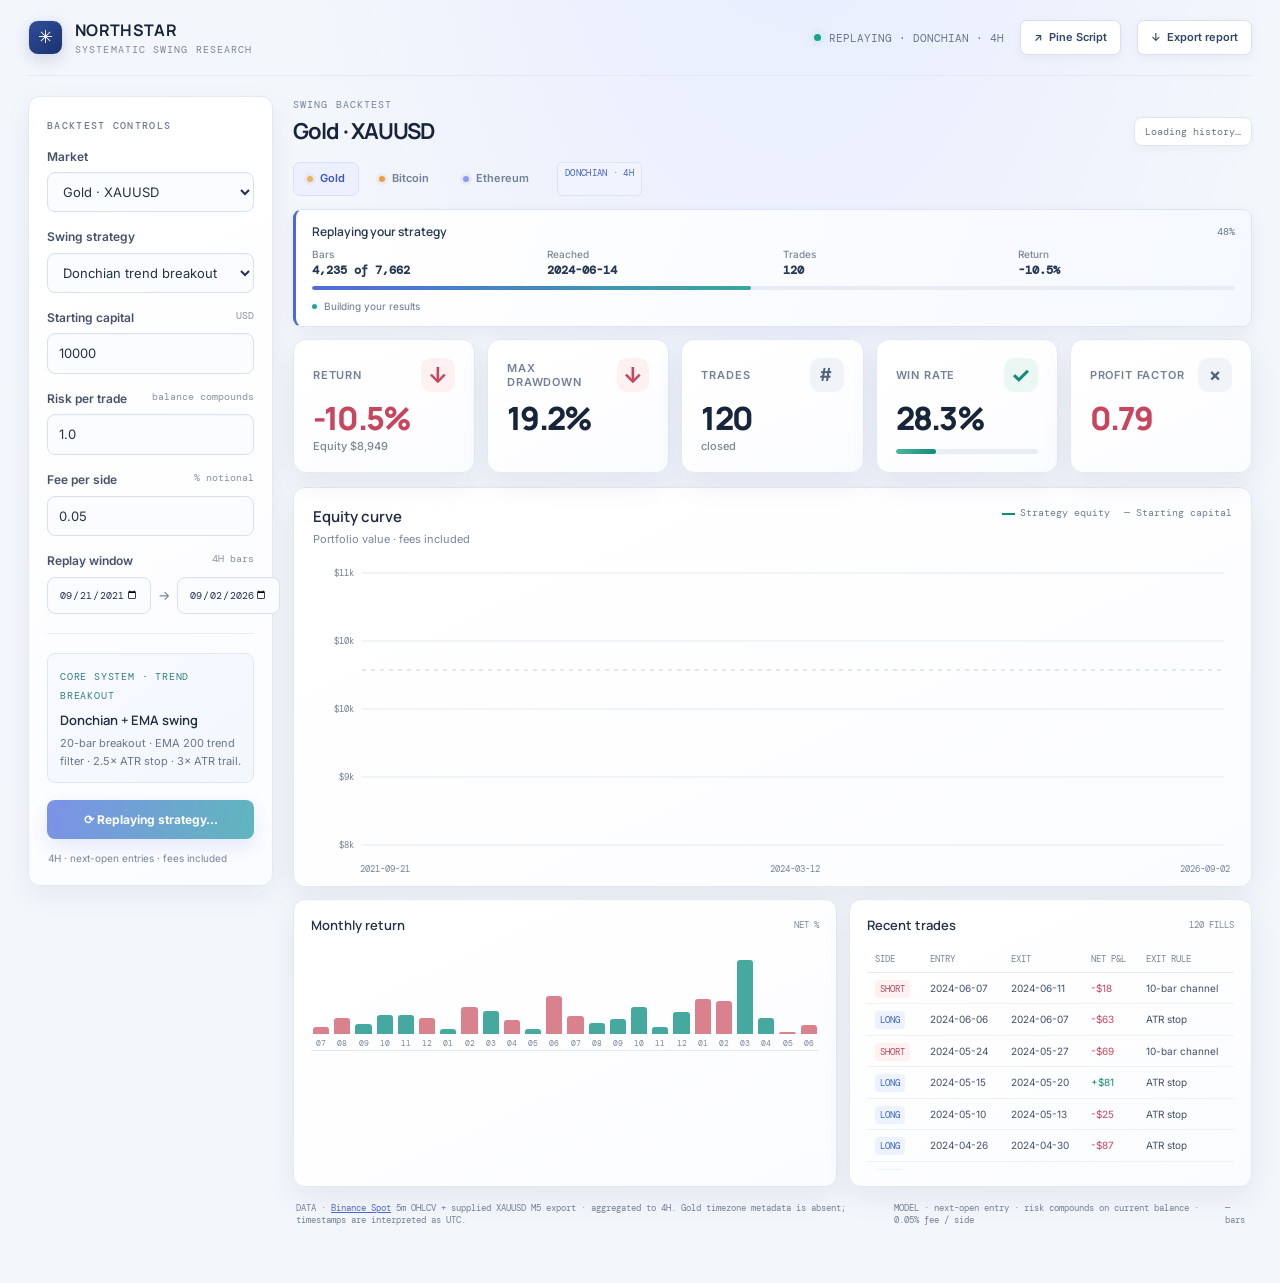
==== commit e78c73a7: "Clarify compounding risk and add TradingView Pine source" ====
--- a/swing-backtest/index.html
+++ b/swing-backtest/index.html
@@ -6,7 +6,7 @@
 <style>
 @import url('https://fonts.googleapis.com/css2?family=DM+Mono:wght@400;500&family=Inter:wght@400;500;600;700&family=Manrope:wght@500;600;700;800&display=swap');
 :root{--bg:#090c12;--panel:#10151e;--panel2:#0d121a;--line:#202a38;--muted:#7c899c;--text:#edf2fb;--blue:#5b9cff;--cyan:#6fe0d1;--green:#149b85;--red:#cf5065;--amber:#e8b86b;--mono:'DM Mono',monospace;--sans:'Inter',sans-serif;--display:'Manrope',sans-serif}
-*{box-sizing:border-box}body{margin:0;background:radial-gradient(ellipse at 56% -28%,#1b2c43 0,transparent 45%),var(--bg);color:var(--text);font-family:var(--sans);font-size:13px;min-height:100vh}button,input,select{font:inherit;color:inherit}button{cursor:pointer}.app{max-width:1600px;margin:auto;padding:0 28px 42px}.top{height:76px;display:flex;align-items:center;justify-content:space-between;border-bottom:1px solid #1a222e}.brand{display:flex;align-items:center;gap:12px}.logo{height:35px;width:35px;display:grid;place-items:center;border:1px solid #365374;border-radius:10px;background:linear-gradient(145deg,#183454,#111923);color:#8bc4ff;font-size:18px}.brand h1{font:700 16px var(--display);letter-spacing:.02em;margin:0}.brand span{color:#718096;font:10px var(--mono);letter-spacing:.11em;text-transform:uppercase;display:block;margin-top:2px}.topright{display:flex;align-items:center;gap:16px}.live{display:flex;align-items:center;gap:8px;color:#9aabbf;font:11px var(--mono)}.pulse{width:7px;height:7px;border-radius:50%;background:var(--green);box-shadow:0 0 11px #149b8580}.export{border:1px solid #2b3b50;background:#111b28;border-radius:7px;padding:9px 13px;color:#b9d6fa;font-size:11px;font-weight:600}.layout{display:grid;grid-template-columns:245px minmax(0,1fr);gap:20px;padding-top:20px}.side,.card{border:1px solid var(--line);background:linear-gradient(155deg,rgba(18,24,34,.97),rgba(13,18,26,.97));border-radius:12px;box-shadow:0 14px 36px #0002}.side{padding:18px;height:max-content;position:sticky;top:14px}.sectitle{font:500 10px var(--mono);text-transform:uppercase;letter-spacing:.13em;color:#8794a7;margin:4px 0 16px}.field{margin:0 0 16px}.label{display:flex;justify-content:space-between;color:#aeb9c9;font-size:11px;margin-bottom:7px}.label small{font:10px var(--mono);color:#6e7d91}select,input[type=date],input[type=number]{width:100%;background:#0b1017;border:1px solid #293442;border-radius:6px;padding:9px 10px;color:#dce6f5;outline:0}select:focus,input:focus{border-color:#4d8ad4}.range{display:flex;align-items:center;gap:7px}.range input{width:50%;font:10px var(--mono);padding:8px 6px}.divider{height:1px;background:#202a37;margin:19px 0}.strategy{padding:12px;border-radius:8px;background:#0b1119;border:1px solid #202c3a}.strategy .tag{color:var(--cyan);font:10px var(--mono);letter-spacing:.08em;text-transform:uppercase}.strategy strong{display:block;font:600 12px var(--display);margin:7px 0 5px}.strategy p{color:#8996a8;font-size:10px;line-height:1.55;margin:0}.run{width:100%;margin-top:17px;border:0;border-radius:7px;padding:11px;background:linear-gradient(100deg,#4389ec,#53b9cd);color:#06101b;font-weight:700;font-size:12px;box-shadow:0 6px 20px #347dd733}.run:hover{filter:brightness(1.1)}.note{color:#637185;font-size:9px;line-height:1.55;margin:12px 1px 0}.content{min-width:0}.heading{display:flex;justify-content:space-between;align-items:end;margin:2px 0 16px}.eyebrow{font:10px var(--mono);letter-spacing:.11em;color:#7d8ca1;text-transform:uppercase;margin-bottom:5px}.heading h2{margin:0;font:700 21px var(--display);letter-spacing:-.04em}.period{font:10px var(--mono);color:#8594a9;border:1px solid #293544;padding:7px 10px;border-radius:6px;background:#111721}.assets{display:flex;gap:6px;margin:0 0 13px}.asset{background:transparent;border:1px solid transparent;color:#8491a4;border-radius:7px;padding:8px 13px;font-size:11px;font-weight:600}.asset.active{background:#142235;border-color:#28415e;color:#b4d7ff}.asset .dot{display:inline-block;width:6px;height:6px;border-radius:50%;margin-right:7px;background:#dda551}.asset[data-asset=BTCUSDT] .dot{background:#f09b42}.asset[data-asset=ETHUSDT] .dot{background:#8c99ff}.asset[data-asset=XAUUSD] .dot{background:#e4b65e}.metrics{display:grid;grid-template-columns:repeat(5,minmax(0,1fr));gap:10px;margin-bottom:12px}.metric{padding:14px 15px}.m-label{font:10px var(--mono);color:#8996a8;letter-spacing:.025em}.m-value{font:700 21px var(--display);letter-spacing:-.045em;margin:8px 0 4px}.m-foot{font:10px var(--mono);color:#69788d}.positive{color:var(--green)}.negative{color:var(--red)}.chartcard{padding:17px 18px 10px;margin-bottom:12px}.charthead{display:flex;justify-content:space-between;align-items:start}.charthead h3{font:600 13px var(--display);margin:0 0 5px}.charthead p{font-size:10px;color:#7e8ba0;margin:0}.chartlegend{display:flex;gap:14px;color:#8492a5;font:10px var(--mono)}.legendline{display:inline-block;width:13px;height:2px;background:var(--green);vertical-align:middle;margin-right:5px}.canvaswrap{position:relative;height:266px;margin-top:13px}.canvaswrap canvas{width:100%;height:100%;display:block}.axisrow{display:flex;justify-content:space-between;padding:2px 2px 0 47px;color:#637186;font:9px var(--mono)}.lower{display:grid;grid-template-columns:1.35fr 1fr;gap:12px}.lower .card{padding:16px 17px}.smallhead{display:flex;justify-content:space-between;align-items:center;margin-bottom:12px}.smallhead h3{font:600 12px var(--display);margin:0}.smallhead span{font:9px var(--mono);color:#748399}.bars{height:105px;display:flex;align-items:end;gap:5px;padding:9px 2px 0;border-bottom:1px solid #293342}.barcol{flex:1;display:flex;flex-direction:column;justify-content:end;height:100%;align-items:center;gap:4px}.bar{width:min(100%,18px);border-radius:3px 3px 0 0;background:#397f91;min-height:2px}.bar.neg{background:#9e4f62}.barlabel{height:12px;color:#66758b;font:8px var(--mono);white-space:nowrap}.tablewrap{overflow:auto;max-height:224px}.trades{width:100%;border-collapse:collapse;font-size:10px;white-space:nowrap}.trades th{text-align:left;color:#77869b;font:9px var(--mono);font-weight:400;padding:7px 8px;border-bottom:1px solid #26313f}.trades td{padding:8px;border-bottom:1px solid #1d2733;color:#bdc7d5}.sidepill{font:9px var(--mono);padding:3px 5px;border-radius:4px;color:#8cc3ff;background:#17304a}.sidepill.short{color:#f09cab;background:#3a222b}.empty{color:#738196;text-align:center;padding:20px}.foot{display:flex;justify-content:space-between;gap:20px;color:#59677a;font:9px var(--mono);padding:15px 3px}.loading{color:#8594a9}.toast{position:fixed;right:24px;bottom:20px;padding:10px 14px;border:1px solid #294360;background:#121c29;border-radius:8px;color:#b5d4f6;font-size:11px;opacity:0;transform:translateY(8px);transition:.2s}.toast.show{opacity:1;transform:none}
+*{box-sizing:border-box}body{margin:0;background:radial-gradient(ellipse at 56% -28%,#1b2c43 0,transparent 45%),var(--bg);color:var(--text);font-family:var(--sans);font-size:13px;min-height:100vh}button,input,select{font:inherit;color:inherit}button{cursor:pointer}.app{max-width:1600px;margin:auto;padding:0 28px 42px}.top{height:76px;display:flex;align-items:center;justify-content:space-between;border-bottom:1px solid #1a222e}.brand{display:flex;align-items:center;gap:12px}.logo{height:35px;width:35px;display:grid;place-items:center;border:1px solid #365374;border-radius:10px;background:linear-gradient(145deg,#183454,#111923);color:#8bc4ff;font-size:18px}.brand h1{font:700 16px var(--display);letter-spacing:.02em;margin:0}.brand span{color:#718096;font:10px var(--mono);letter-spacing:.11em;text-transform:uppercase;display:block;margin-top:2px}.topright{display:flex;align-items:center;gap:16px}.live{display:flex;align-items:center;gap:8px;color:#9aabbf;font:11px var(--mono)}.pulse{width:7px;height:7px;border-radius:50%;background:var(--green);box-shadow:0 0 11px #149b8580}.export{display:inline-block;text-decoration:none;border:1px solid #2b3b50;background:#111b28;border-radius:7px;padding:9px 13px;color:#b9d6fa;font-size:11px;font-weight:600}.layout{display:grid;grid-template-columns:245px minmax(0,1fr);gap:20px;padding-top:20px}.side,.card{border:1px solid var(--line);background:linear-gradient(155deg,rgba(18,24,34,.97),rgba(13,18,26,.97));border-radius:12px;box-shadow:0 14px 36px #0002}.side{padding:18px;height:max-content;position:sticky;top:14px}.sectitle{font:500 10px var(--mono);text-transform:uppercase;letter-spacing:.13em;color:#8794a7;margin:4px 0 16px}.field{margin:0 0 16px}.label{display:flex;justify-content:space-between;color:#aeb9c9;font-size:11px;margin-bottom:7px}.label small{font:10px var(--mono);color:#6e7d91}select,input[type=date],input[type=number]{width:100%;background:#0b1017;border:1px solid #293442;border-radius:6px;padding:9px 10px;color:#dce6f5;outline:0}select:focus,input:focus{border-color:#4d8ad4}.range{display:flex;align-items:center;gap:7px}.range input{width:50%;font:10px var(--mono);padding:8px 6px}.divider{height:1px;background:#202a37;margin:19px 0}.strategy{padding:12px;border-radius:8px;background:#0b1119;border:1px solid #202c3a}.strategy .tag{color:var(--cyan);font:10px var(--mono);letter-spacing:.08em;text-transform:uppercase}.strategy strong{display:block;font:600 12px var(--display);margin:7px 0 5px}.strategy p{color:#8996a8;font-size:10px;line-height:1.55;margin:0}.run{width:100%;margin-top:17px;border:0;border-radius:7px;padding:11px;background:linear-gradient(100deg,#4389ec,#53b9cd);color:#06101b;font-weight:700;font-size:12px;box-shadow:0 6px 20px #347dd733}.run:hover{filter:brightness(1.1)}.note{color:#637185;font-size:9px;line-height:1.55;margin:12px 1px 0}.content{min-width:0}.heading{display:flex;justify-content:space-between;align-items:end;margin:2px 0 16px}.eyebrow{font:10px var(--mono);letter-spacing:.11em;color:#7d8ca1;text-transform:uppercase;margin-bottom:5px}.heading h2{margin:0;font:700 21px var(--display);letter-spacing:-.04em}.period{font:10px var(--mono);color:#8594a9;border:1px solid #293544;padding:7px 10px;border-radius:6px;background:#111721}.assets{display:flex;gap:6px;margin:0 0 13px}.asset{background:transparent;border:1px solid transparent;color:#8491a4;border-radius:7px;padding:8px 13px;font-size:11px;font-weight:600}.asset.active{background:#142235;border-color:#28415e;color:#b4d7ff}.asset .dot{display:inline-block;width:6px;height:6px;border-radius:50%;margin-right:7px;background:#dda551}.asset[data-asset=BTCUSDT] .dot{background:#f09b42}.asset[data-asset=ETHUSDT] .dot{background:#8c99ff}.asset[data-asset=XAUUSD] .dot{background:#e4b65e}.metrics{display:grid;grid-template-columns:repeat(5,minmax(0,1fr));gap:10px;margin-bottom:12px}.metric{padding:14px 15px}.m-label{font:10px var(--mono);color:#8996a8;letter-spacing:.025em}.m-value{font:700 21px var(--display);letter-spacing:-.045em;margin:8px 0 4px}.m-foot{font:10px var(--mono);color:#69788d}.positive{color:var(--green)}.negative{color:var(--red)}.chartcard{padding:17px 18px 10px;margin-bottom:12px}.charthead{display:flex;justify-content:space-between;align-items:start}.charthead h3{font:600 13px var(--display);margin:0 0 5px}.charthead p{font-size:10px;color:#7e8ba0;margin:0}.chartlegend{display:flex;gap:14px;color:#8492a5;font:10px var(--mono)}.legendline{display:inline-block;width:13px;height:2px;background:var(--green);vertical-align:middle;margin-right:5px}.canvaswrap{position:relative;height:266px;margin-top:13px}.canvaswrap canvas{width:100%;height:100%;display:block}.axisrow{display:flex;justify-content:space-between;padding:2px 2px 0 47px;color:#637186;font:9px var(--mono)}.lower{display:grid;grid-template-columns:1.35fr 1fr;gap:12px}.lower .card{padding:16px 17px}.smallhead{display:flex;justify-content:space-between;align-items:center;margin-bottom:12px}.smallhead h3{font:600 12px var(--display);margin:0}.smallhead span{font:9px var(--mono);color:#748399}.bars{height:105px;display:flex;align-items:end;gap:5px;padding:9px 2px 0;border-bottom:1px solid #293342}.barcol{flex:1;display:flex;flex-direction:column;justify-content:end;height:100%;align-items:center;gap:4px}.bar{width:min(100%,18px);border-radius:3px 3px 0 0;background:#397f91;min-height:2px}.bar.neg{background:#9e4f62}.barlabel{height:12px;color:#66758b;font:8px var(--mono);white-space:nowrap}.tablewrap{overflow:auto;max-height:224px}.trades{width:100%;border-collapse:collapse;font-size:10px;white-space:nowrap}.trades th{text-align:left;color:#77869b;font:9px var(--mono);font-weight:400;padding:7px 8px;border-bottom:1px solid #26313f}.trades td{padding:8px;border-bottom:1px solid #1d2733;color:#bdc7d5}.sidepill{font:9px var(--mono);padding:3px 5px;border-radius:4px;color:#8cc3ff;background:#17304a}.sidepill.short{color:#f09cab;background:#3a222b}.empty{color:#738196;text-align:center;padding:20px}.foot{display:flex;justify-content:space-between;gap:20px;color:#59677a;font:9px var(--mono);padding:15px 3px}.loading{color:#8594a9}.toast{position:fixed;right:24px;bottom:20px;padding:10px 14px;border:1px solid #294360;background:#121c29;border-radius:8px;color:#b5d4f6;font-size:11px;opacity:0;transform:translateY(8px);transition:.2s}.toast.show{opacity:1;transform:none}
 @media(max-width:1050px){.layout{grid-template-columns:215px minmax(0,1fr)}.metrics{grid-template-columns:repeat(3,1fr)}.lower{grid-template-columns:1fr}.canvaswrap{height:230px}}@media(max-width:760px){.app{padding:0 12px 24px}.top{height:62px}.layout{grid-template-columns:1fr;gap:12px;padding-top:12px}.side{position:static}.side .fields{display:grid;grid-template-columns:repeat(2,1fr);gap:0 10px}.strategy{display:none}.metrics{grid-template-columns:repeat(2,1fr)}.metric:last-child{grid-column:span 2}.m-value{font-size:18px}.heading{align-items:start;gap:8px}.heading h2{font-size:17px}.period{font-size:8px}.chartcard{padding:14px 12px}.canvaswrap{height:200px}.chartlegend{display:none}.foot{display:block;line-height:1.7}.topright .live{display:none}}
 </style><style>
 .progresspanel{border:1px solid #28384c;border-left:3px solid var(--blue);background:linear-gradient(110deg,#111b28,#0c121a);border-radius:9px;padding:13px 16px;margin:0 0 12px;animation:slidein .28s ease-out}.progtitle{display:flex;justify-content:space-between;align-items:center;margin-bottom:8px;font:11px var(--display);font-weight:600}.progtitle span:first-child{color:#d8e6f8}.progtitle span:last-child{font:10px var(--mono);color:#8595aa}.progmeta{display:flex;gap:20px;color:#8593a7;font:10px var(--mono);margin:8px 0}.progmeta strong{color:#c4d4e7;font-weight:400}.progbar{height:4px;background:#202c3c;border-radius:8px;overflow:hidden}.progfill{height:100%;width:0;background:linear-gradient(90deg,#4389ec,#63d0c5);border-radius:8px;transition:width .08s linear;box-shadow:0 0 12px #4aa9eb60}.progbuild{color:#8797ab;font-size:10px;margin-top:9px;display:flex;align-items:center;gap:7px}.progbuild i{width:5px;height:5px;border-radius:50%;background:var(--cyan);box-shadow:0 0 9px #6fe0d1;animation:blink 1s infinite}.progresspanel.done .progbuild i{background:var(--green);animation:none}.strategy-chip{font:9px var(--mono);color:#80bff4;border:1px solid #294560;background:#132338;padding:4px 7px;border-radius:5px;margin-left:8px;vertical-align:2px}@keyframes blink{50%{opacity:.25}}@keyframes slidein{from{opacity:0;transform:translateY(-5px)}to{opacity:1;transform:none}}
@@ -54,12 +54,12 @@
 </style>
 </head>
 <body><div class="app">
-<header class="top"><div class="brand"><div class="logo">✳</div><div><h1>NORTHSTAR</h1><span>Systematic swing research</span></div></div><div class="topright"><div class="live"><i class="pulse"></i><span id="statusText">HISTORICAL REPLAY · READY</span></div><button class="export" id="export">↓ &nbsp;Export report</button></div></header>
+<header class="top"><div class="brand"><div class="logo">✳</div><div><h1>NORTHSTAR</h1><span>Systematic swing research</span></div></div><div class="topright"><div class="live"><i class="pulse"></i><span id="statusText">HISTORICAL REPLAY · READY</span></div><a class="export" href="Donchian_EMA_Swing.pine" download title="Download the strategy source for TradingView">↗ &nbsp;Pine Script</a><button class="export" id="export">↓ &nbsp;Export report</button></div></header>
 <div class="layout"><aside class="side"><div class="sectitle">Backtest controls</div><div class="fields">
 <div class="field"><div class="label">Market</div><select id="market"><option value="XAUUSD">Gold · XAUUSD</option><option value="BTCUSDT">Bitcoin · BTC/USDT</option><option value="ETHUSDT">Ethereum · ETH/USDT</option></select></div>
 <div class="field"><div class="label">Swing strategy</div><select id="strategySelect"><option value="donchian">Donchian trend breakout</option></select></div>
 <div class="field"><div class="label">Starting capital <small>USD</small></div><input id="capital" type="number" value="10000" min="100" step="500"></div>
-<div class="field"><div class="label">Risk per trade <small>% equity</small></div><input id="risk" type="number" value="1.0" min="0.1" max="5" step="0.1"></div>
+<div class="field"><div class="label" title="Position size recalculates from the updated balance after each closed trade.">Risk per trade <small>balance compounds</small></div><input id="risk" type="number" value="1.0" min="0.1" max="5" step="0.1" title="Risk is based on the current balance and compounds after every closed trade."></div>
 <div class="field"><div class="label">Fee per side <small>% notional</small></div><input id="fee" type="number" value="0.05" min="0" max="1" step="0.01"></div>
 <div class="field" style="grid-column:span 2"><div class="label">Replay window <small>4H bars</small></div><div class="range"><input id="from" type="date"><span style="color:#64748a">→</span><input id="to" type="date"></div></div></div>
 <div class="divider"></div><div class="strategy"><span class="tag" id="strategyTag">SYSTEM · TREND BREAKOUT</span><strong id="strategyName">Donchian + EMA swing</strong><p id="strategyDescription">20-bar breakout · EMA 200 trend filter · 2.5× ATR stop · 3× ATR trail.</p></div>
@@ -76,7 +76,7 @@
 </section>
 <section class="card chartcard"><div class="charthead"><div><h3>Equity curve</h3><p id="chartNote">Portfolio value · fees included</p></div><div class="chartlegend"><span><i class="legendline"></i>Strategy equity</span><span style="color:#718096">— Starting capital</span></div></div><div class="canvaswrap"><canvas id="equityChart"></canvas></div><div class="axisrow" id="chartAxis"></div></section>
 <div class="lower"><section class="card"><div class="smallhead"><h3>Monthly return</h3><span>NET %</span></div><div class="bars" id="monthly"></div></section><section class="card"><div class="smallhead"><h3>Recent trades</h3><span id="tradeCount">LATEST</span></div><div class="tablewrap"><table class="trades"><thead><tr><th>SIDE</th><th>ENTRY</th><th>EXIT</th><th>NET P&amp;L</th><th>EXIT RULE</th></tr></thead><tbody id="tradeRows"></tbody></table></div></section></div>
-<div class="foot"><span>DATA · <a href="https://data.binance.vision/" target="_blank" rel="noreferrer" style="color:#86a4c6">Binance Spot</a> 5m OHLCV + supplied XAUUSD M5 export · aggregated to 4H. Gold timezone metadata is absent; timestamps are interpreted as UTC.</span><span>MODEL · next-open entry · 1% equity risk · 0.05% fee / side</span><span id="rowsLabel">— bars</span></div>
+<div class="foot"><span>DATA · <a href="https://data.binance.vision/" target="_blank" rel="noreferrer" style="color:#86a4c6">Binance Spot</a> 5m OHLCV + supplied XAUUSD M5 export · aggregated to 4H. Gold timezone metadata is absent; timestamps are interpreted as UTC.</span><span>MODEL · next-open entry · risk compounds on current balance · 0.05% fee / side</span><span id="rowsLabel">— bars</span></div>
 </main></div><div class="toast" id="toast"></div></div>
 <script>
 const $=id=>document.getElementById(id);let data=null,asset='XAUUSD',result=null;
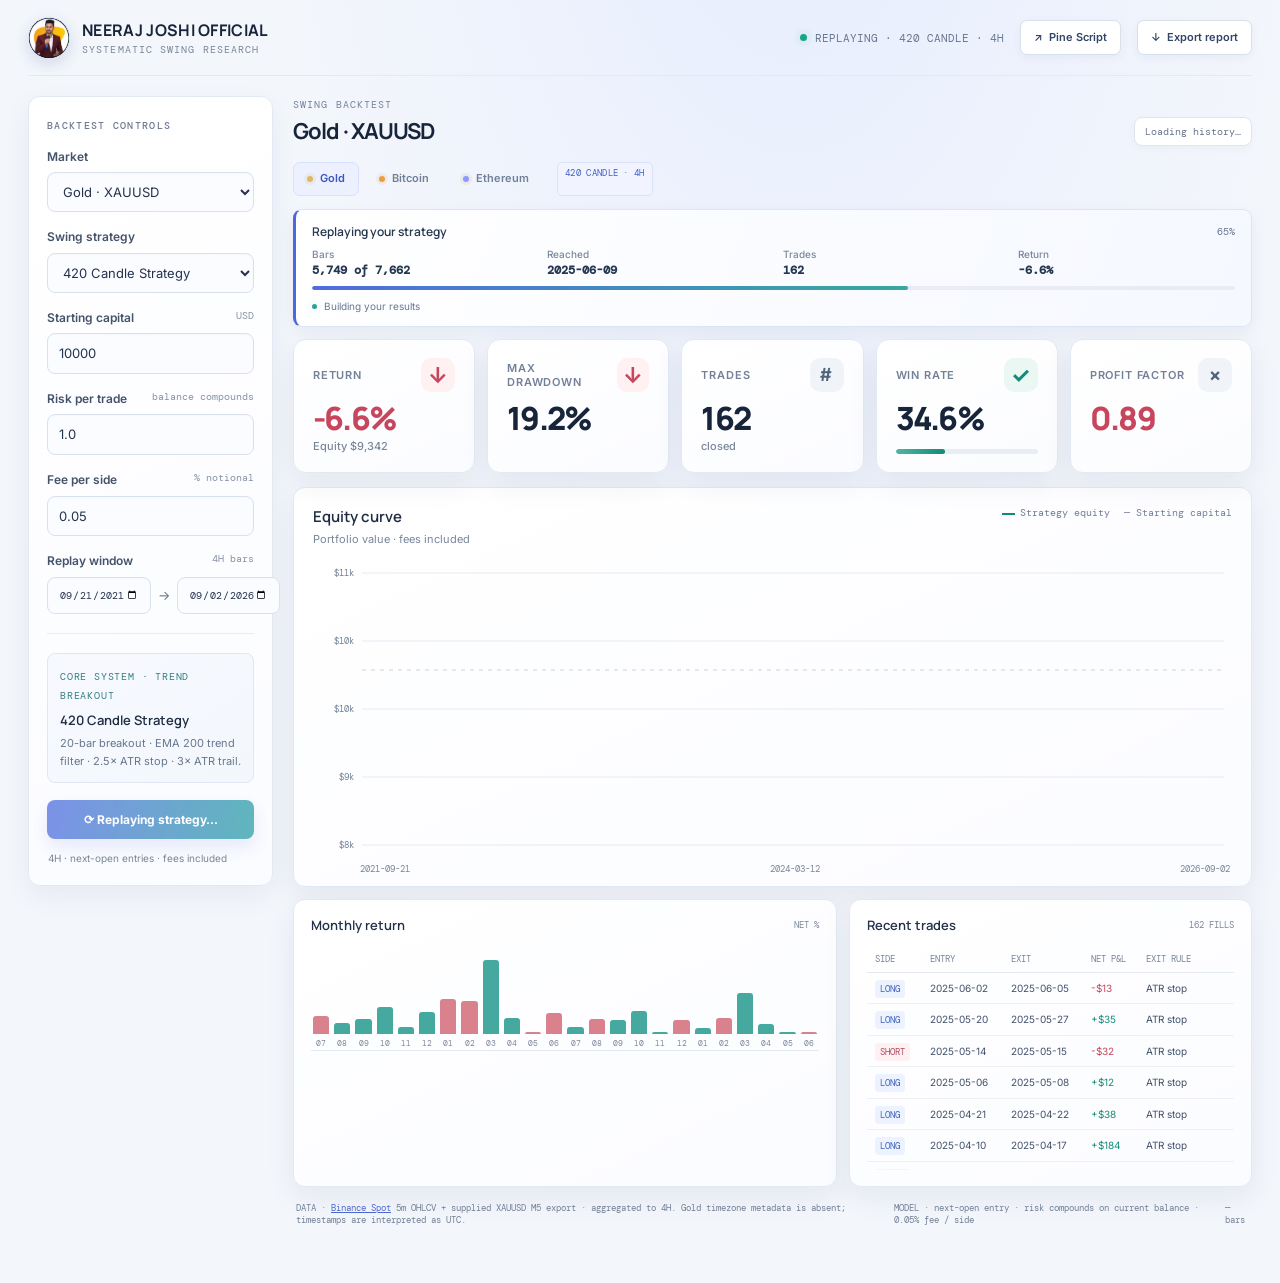
==== commit 40c1aa9f: "Add Neeraj Joshi Official branding" ====
--- a/swing-backtest/index.html
+++ b/swing-backtest/index.html
@@ -2,11 +2,11 @@
 <html lang="en">
 <head>
 <meta charset="utf-8"><meta name="viewport" content="width=device-width,initial-scale=1">
-<title>Northstar — Swing Research Terminal</title>
+<title>Neeraj Joshi Official — Swing Research Terminal</title>
 <style>
 @import url('https://fonts.googleapis.com/css2?family=DM+Mono:wght@400;500&family=Inter:wght@400;500;600;700&family=Manrope:wght@500;600;700;800&display=swap');
 :root{--bg:#090c12;--panel:#10151e;--panel2:#0d121a;--line:#202a38;--muted:#7c899c;--text:#edf2fb;--blue:#5b9cff;--cyan:#6fe0d1;--green:#149b85;--red:#cf5065;--amber:#e8b86b;--mono:'DM Mono',monospace;--sans:'Inter',sans-serif;--display:'Manrope',sans-serif}
-*{box-sizing:border-box}body{margin:0;background:radial-gradient(ellipse at 56% -28%,#1b2c43 0,transparent 45%),var(--bg);color:var(--text);font-family:var(--sans);font-size:13px;min-height:100vh}button,input,select{font:inherit;color:inherit}button{cursor:pointer}.app{max-width:1600px;margin:auto;padding:0 28px 42px}.top{height:76px;display:flex;align-items:center;justify-content:space-between;border-bottom:1px solid #1a222e}.brand{display:flex;align-items:center;gap:12px}.logo{height:35px;width:35px;display:grid;place-items:center;border:1px solid #365374;border-radius:10px;background:linear-gradient(145deg,#183454,#111923);color:#8bc4ff;font-size:18px}.brand h1{font:700 16px var(--display);letter-spacing:.02em;margin:0}.brand span{color:#718096;font:10px var(--mono);letter-spacing:.11em;text-transform:uppercase;display:block;margin-top:2px}.topright{display:flex;align-items:center;gap:16px}.live{display:flex;align-items:center;gap:8px;color:#9aabbf;font:11px var(--mono)}.pulse{width:7px;height:7px;border-radius:50%;background:var(--green);box-shadow:0 0 11px #149b8580}.export{display:inline-block;text-decoration:none;border:1px solid #2b3b50;background:#111b28;border-radius:7px;padding:9px 13px;color:#b9d6fa;font-size:11px;font-weight:600}.layout{display:grid;grid-template-columns:245px minmax(0,1fr);gap:20px;padding-top:20px}.side,.card{border:1px solid var(--line);background:linear-gradient(155deg,rgba(18,24,34,.97),rgba(13,18,26,.97));border-radius:12px;box-shadow:0 14px 36px #0002}.side{padding:18px;height:max-content;position:sticky;top:14px}.sectitle{font:500 10px var(--mono);text-transform:uppercase;letter-spacing:.13em;color:#8794a7;margin:4px 0 16px}.field{margin:0 0 16px}.label{display:flex;justify-content:space-between;color:#aeb9c9;font-size:11px;margin-bottom:7px}.label small{font:10px var(--mono);color:#6e7d91}select,input[type=date],input[type=number]{width:100%;background:#0b1017;border:1px solid #293442;border-radius:6px;padding:9px 10px;color:#dce6f5;outline:0}select:focus,input:focus{border-color:#4d8ad4}.range{display:flex;align-items:center;gap:7px}.range input{width:50%;font:10px var(--mono);padding:8px 6px}.divider{height:1px;background:#202a37;margin:19px 0}.strategy{padding:12px;border-radius:8px;background:#0b1119;border:1px solid #202c3a}.strategy .tag{color:var(--cyan);font:10px var(--mono);letter-spacing:.08em;text-transform:uppercase}.strategy strong{display:block;font:600 12px var(--display);margin:7px 0 5px}.strategy p{color:#8996a8;font-size:10px;line-height:1.55;margin:0}.run{width:100%;margin-top:17px;border:0;border-radius:7px;padding:11px;background:linear-gradient(100deg,#4389ec,#53b9cd);color:#06101b;font-weight:700;font-size:12px;box-shadow:0 6px 20px #347dd733}.run:hover{filter:brightness(1.1)}.note{color:#637185;font-size:9px;line-height:1.55;margin:12px 1px 0}.content{min-width:0}.heading{display:flex;justify-content:space-between;align-items:end;margin:2px 0 16px}.eyebrow{font:10px var(--mono);letter-spacing:.11em;color:#7d8ca1;text-transform:uppercase;margin-bottom:5px}.heading h2{margin:0;font:700 21px var(--display);letter-spacing:-.04em}.period{font:10px var(--mono);color:#8594a9;border:1px solid #293544;padding:7px 10px;border-radius:6px;background:#111721}.assets{display:flex;gap:6px;margin:0 0 13px}.asset{background:transparent;border:1px solid transparent;color:#8491a4;border-radius:7px;padding:8px 13px;font-size:11px;font-weight:600}.asset.active{background:#142235;border-color:#28415e;color:#b4d7ff}.asset .dot{display:inline-block;width:6px;height:6px;border-radius:50%;margin-right:7px;background:#dda551}.asset[data-asset=BTCUSDT] .dot{background:#f09b42}.asset[data-asset=ETHUSDT] .dot{background:#8c99ff}.asset[data-asset=XAUUSD] .dot{background:#e4b65e}.metrics{display:grid;grid-template-columns:repeat(5,minmax(0,1fr));gap:10px;margin-bottom:12px}.metric{padding:14px 15px}.m-label{font:10px var(--mono);color:#8996a8;letter-spacing:.025em}.m-value{font:700 21px var(--display);letter-spacing:-.045em;margin:8px 0 4px}.m-foot{font:10px var(--mono);color:#69788d}.positive{color:var(--green)}.negative{color:var(--red)}.chartcard{padding:17px 18px 10px;margin-bottom:12px}.charthead{display:flex;justify-content:space-between;align-items:start}.charthead h3{font:600 13px var(--display);margin:0 0 5px}.charthead p{font-size:10px;color:#7e8ba0;margin:0}.chartlegend{display:flex;gap:14px;color:#8492a5;font:10px var(--mono)}.legendline{display:inline-block;width:13px;height:2px;background:var(--green);vertical-align:middle;margin-right:5px}.canvaswrap{position:relative;height:266px;margin-top:13px}.canvaswrap canvas{width:100%;height:100%;display:block}.axisrow{display:flex;justify-content:space-between;padding:2px 2px 0 47px;color:#637186;font:9px var(--mono)}.lower{display:grid;grid-template-columns:1.35fr 1fr;gap:12px}.lower .card{padding:16px 17px}.smallhead{display:flex;justify-content:space-between;align-items:center;margin-bottom:12px}.smallhead h3{font:600 12px var(--display);margin:0}.smallhead span{font:9px var(--mono);color:#748399}.bars{height:105px;display:flex;align-items:end;gap:5px;padding:9px 2px 0;border-bottom:1px solid #293342}.barcol{flex:1;display:flex;flex-direction:column;justify-content:end;height:100%;align-items:center;gap:4px}.bar{width:min(100%,18px);border-radius:3px 3px 0 0;background:#397f91;min-height:2px}.bar.neg{background:#9e4f62}.barlabel{height:12px;color:#66758b;font:8px var(--mono);white-space:nowrap}.tablewrap{overflow:auto;max-height:224px}.trades{width:100%;border-collapse:collapse;font-size:10px;white-space:nowrap}.trades th{text-align:left;color:#77869b;font:9px var(--mono);font-weight:400;padding:7px 8px;border-bottom:1px solid #26313f}.trades td{padding:8px;border-bottom:1px solid #1d2733;color:#bdc7d5}.sidepill{font:9px var(--mono);padding:3px 5px;border-radius:4px;color:#8cc3ff;background:#17304a}.sidepill.short{color:#f09cab;background:#3a222b}.empty{color:#738196;text-align:center;padding:20px}.foot{display:flex;justify-content:space-between;gap:20px;color:#59677a;font:9px var(--mono);padding:15px 3px}.loading{color:#8594a9}.toast{position:fixed;right:24px;bottom:20px;padding:10px 14px;border:1px solid #294360;background:#121c29;border-radius:8px;color:#b5d4f6;font-size:11px;opacity:0;transform:translateY(8px);transition:.2s}.toast.show{opacity:1;transform:none}
+*{box-sizing:border-box}body{margin:0;background:radial-gradient(ellipse at 56% -28%,#1b2c43 0,transparent 45%),var(--bg);color:var(--text);font-family:var(--sans);font-size:13px;min-height:100vh}button,input,select{font:inherit;color:inherit}button{cursor:pointer}.app{max-width:1600px;margin:auto;padding:0 28px 42px}.top{height:76px;display:flex;align-items:center;justify-content:space-between;border-bottom:1px solid #1a222e}.brand{display:flex;align-items:center;gap:12px}.logo{height:42px;width:42px;display:grid;place-items:center;overflow:hidden;border:1px solid #d7e0fa;border-radius:50%;background:#fff;box-shadow:0 5px 15px #233d7c28}.logo img{width:100%;height:100%;object-fit:cover;display:block}.brand h1{font:700 16px var(--display);letter-spacing:.02em;margin:0}.brand span{color:#718096;font:10px var(--mono);letter-spacing:.11em;text-transform:uppercase;display:block;margin-top:2px}.topright{display:flex;align-items:center;gap:16px}.live{display:flex;align-items:center;gap:8px;color:#9aabbf;font:11px var(--mono)}.pulse{width:7px;height:7px;border-radius:50%;background:var(--green);box-shadow:0 0 11px #149b8580}.export{display:inline-block;text-decoration:none;border:1px solid #2b3b50;background:#111b28;border-radius:7px;padding:9px 13px;color:#b9d6fa;font-size:11px;font-weight:600}.layout{display:grid;grid-template-columns:245px minmax(0,1fr);gap:20px;padding-top:20px}.side,.card{border:1px solid var(--line);background:linear-gradient(155deg,rgba(18,24,34,.97),rgba(13,18,26,.97));border-radius:12px;box-shadow:0 14px 36px #0002}.side{padding:18px;height:max-content;position:sticky;top:14px}.sectitle{font:500 10px var(--mono);text-transform:uppercase;letter-spacing:.13em;color:#8794a7;margin:4px 0 16px}.field{margin:0 0 16px}.label{display:flex;justify-content:space-between;color:#aeb9c9;font-size:11px;margin-bottom:7px}.label small{font:10px var(--mono);color:#6e7d91}select,input[type=date],input[type=number]{width:100%;background:#0b1017;border:1px solid #293442;border-radius:6px;padding:9px 10px;color:#dce6f5;outline:0}select:focus,input:focus{border-color:#4d8ad4}.range{display:flex;align-items:center;gap:7px}.range input{width:50%;font:10px var(--mono);padding:8px 6px}.divider{height:1px;background:#202a37;margin:19px 0}.strategy{padding:12px;border-radius:8px;background:#0b1119;border:1px solid #202c3a}.strategy .tag{color:var(--cyan);font:10px var(--mono);letter-spacing:.08em;text-transform:uppercase}.strategy strong{display:block;font:600 12px var(--display);margin:7px 0 5px}.strategy p{color:#8996a8;font-size:10px;line-height:1.55;margin:0}.run{width:100%;margin-top:17px;border:0;border-radius:7px;padding:11px;background:linear-gradient(100deg,#4389ec,#53b9cd);color:#06101b;font-weight:700;font-size:12px;box-shadow:0 6px 20px #347dd733}.run:hover{filter:brightness(1.1)}.note{color:#637185;font-size:9px;line-height:1.55;margin:12px 1px 0}.content{min-width:0}.heading{display:flex;justify-content:space-between;align-items:end;margin:2px 0 16px}.eyebrow{font:10px var(--mono);letter-spacing:.11em;color:#7d8ca1;text-transform:uppercase;margin-bottom:5px}.heading h2{margin:0;font:700 21px var(--display);letter-spacing:-.04em}.period{font:10px var(--mono);color:#8594a9;border:1px solid #293544;padding:7px 10px;border-radius:6px;background:#111721}.assets{display:flex;gap:6px;margin:0 0 13px}.asset{background:transparent;border:1px solid transparent;color:#8491a4;border-radius:7px;padding:8px 13px;font-size:11px;font-weight:600}.asset.active{background:#142235;border-color:#28415e;color:#b4d7ff}.asset .dot{display:inline-block;width:6px;height:6px;border-radius:50%;margin-right:7px;background:#dda551}.asset[data-asset=BTCUSDT] .dot{background:#f09b42}.asset[data-asset=ETHUSDT] .dot{background:#8c99ff}.asset[data-asset=XAUUSD] .dot{background:#e4b65e}.metrics{display:grid;grid-template-columns:repeat(5,minmax(0,1fr));gap:10px;margin-bottom:12px}.metric{padding:14px 15px}.m-label{font:10px var(--mono);color:#8996a8;letter-spacing:.025em}.m-value{font:700 21px var(--display);letter-spacing:-.045em;margin:8px 0 4px}.m-foot{font:10px var(--mono);color:#69788d}.positive{color:var(--green)}.negative{color:var(--red)}.chartcard{padding:17px 18px 10px;margin-bottom:12px}.charthead{display:flex;justify-content:space-between;align-items:start}.charthead h3{font:600 13px var(--display);margin:0 0 5px}.charthead p{font-size:10px;color:#7e8ba0;margin:0}.chartlegend{display:flex;gap:14px;color:#8492a5;font:10px var(--mono)}.legendline{display:inline-block;width:13px;height:2px;background:var(--green);vertical-align:middle;margin-right:5px}.canvaswrap{position:relative;height:266px;margin-top:13px}.canvaswrap canvas{width:100%;height:100%;display:block}.axisrow{display:flex;justify-content:space-between;padding:2px 2px 0 47px;color:#637186;font:9px var(--mono)}.lower{display:grid;grid-template-columns:1.35fr 1fr;gap:12px}.lower .card{padding:16px 17px}.smallhead{display:flex;justify-content:space-between;align-items:center;margin-bottom:12px}.smallhead h3{font:600 12px var(--display);margin:0}.smallhead span{font:9px var(--mono);color:#748399}.bars{height:105px;display:flex;align-items:end;gap:5px;padding:9px 2px 0;border-bottom:1px solid #293342}.barcol{flex:1;display:flex;flex-direction:column;justify-content:end;height:100%;align-items:center;gap:4px}.bar{width:min(100%,18px);border-radius:3px 3px 0 0;background:#397f91;min-height:2px}.bar.neg{background:#9e4f62}.barlabel{height:12px;color:#66758b;font:8px var(--mono);white-space:nowrap}.tablewrap{overflow:auto;max-height:224px}.trades{width:100%;border-collapse:collapse;font-size:10px;white-space:nowrap}.trades th{text-align:left;color:#77869b;font:9px var(--mono);font-weight:400;padding:7px 8px;border-bottom:1px solid #26313f}.trades td{padding:8px;border-bottom:1px solid #1d2733;color:#bdc7d5}.sidepill{font:9px var(--mono);padding:3px 5px;border-radius:4px;color:#8cc3ff;background:#17304a}.sidepill.short{color:#f09cab;background:#3a222b}.empty{color:#738196;text-align:center;padding:20px}.foot{display:flex;justify-content:space-between;gap:20px;color:#59677a;font:9px var(--mono);padding:15px 3px}.loading{color:#8594a9}.toast{position:fixed;right:24px;bottom:20px;padding:10px 14px;border:1px solid #294360;background:#121c29;border-radius:8px;color:#b5d4f6;font-size:11px;opacity:0;transform:translateY(8px);transition:.2s}.toast.show{opacity:1;transform:none}
 @media(max-width:1050px){.layout{grid-template-columns:215px minmax(0,1fr)}.metrics{grid-template-columns:repeat(3,1fr)}.lower{grid-template-columns:1fr}.canvaswrap{height:230px}}@media(max-width:760px){.app{padding:0 12px 24px}.top{height:62px}.layout{grid-template-columns:1fr;gap:12px;padding-top:12px}.side{position:static}.side .fields{display:grid;grid-template-columns:repeat(2,1fr);gap:0 10px}.strategy{display:none}.metrics{grid-template-columns:repeat(2,1fr)}.metric:last-child{grid-column:span 2}.m-value{font-size:18px}.heading{align-items:start;gap:8px}.heading h2{font-size:17px}.period{font-size:8px}.chartcard{padding:14px 12px}.canvaswrap{height:200px}.chartlegend{display:none}.foot{display:block;line-height:1.7}.topright .live{display:none}}
 </style><style>
 .progresspanel{border:1px solid #28384c;border-left:3px solid var(--blue);background:linear-gradient(110deg,#111b28,#0c121a);border-radius:9px;padding:13px 16px;margin:0 0 12px;animation:slidein .28s ease-out}.progtitle{display:flex;justify-content:space-between;align-items:center;margin-bottom:8px;font:11px var(--display);font-weight:600}.progtitle span:first-child{color:#d8e6f8}.progtitle span:last-child{font:10px var(--mono);color:#8595aa}.progmeta{display:flex;gap:20px;color:#8593a7;font:10px var(--mono);margin:8px 0}.progmeta strong{color:#c4d4e7;font-weight:400}.progbar{height:4px;background:#202c3c;border-radius:8px;overflow:hidden}.progfill{height:100%;width:0;background:linear-gradient(90deg,#4389ec,#63d0c5);border-radius:8px;transition:width .08s linear;box-shadow:0 0 12px #4aa9eb60}.progbuild{color:#8797ab;font-size:10px;margin-top:9px;display:flex;align-items:center;gap:7px}.progbuild i{width:5px;height:5px;border-radius:50%;background:var(--cyan);box-shadow:0 0 9px #6fe0d1;animation:blink 1s infinite}.progresspanel.done .progbuild i{background:var(--green);animation:none}.strategy-chip{font:9px var(--mono);color:#80bff4;border:1px solid #294560;background:#132338;padding:4px 7px;border-radius:5px;margin-left:8px;vertical-align:2px}@keyframes blink{50%{opacity:.25}}@keyframes slidein{from{opacity:0;transform:translateY(-5px)}to{opacity:1;transform:none}}
@@ -54,18 +54,18 @@
 </style>
 </head>
 <body><div class="app">
-<header class="top"><div class="brand"><div class="logo">✳</div><div><h1>NORTHSTAR</h1><span>Systematic swing research</span></div></div><div class="topright"><div class="live"><i class="pulse"></i><span id="statusText">HISTORICAL REPLAY · READY</span></div><a class="export" href="Donchian_EMA_Swing.pine" download title="Download the strategy source for TradingView">↗ &nbsp;Pine Script</a><button class="export" id="export">↓ &nbsp;Export report</button></div></header>
+<header class="top"><div class="brand"><div class="logo"><img src="assets/neeraj-joshi-official.png" alt="Neeraj Joshi Official"></div><div><h1>NEERAJ JOSHI OFFICIAL</h1><span>Systematic swing research</span></div></div><div class="topright"><div class="live"><i class="pulse"></i><span id="statusText">HISTORICAL REPLAY · READY</span></div><a class="export" href="Donchian_EMA_Swing.pine" download title="Download the strategy source for TradingView">↗ &nbsp;Pine Script</a><button class="export" id="export">↓ &nbsp;Export report</button></div></header>
 <div class="layout"><aside class="side"><div class="sectitle">Backtest controls</div><div class="fields">
 <div class="field"><div class="label">Market</div><select id="market"><option value="XAUUSD">Gold · XAUUSD</option><option value="BTCUSDT">Bitcoin · BTC/USDT</option><option value="ETHUSDT">Ethereum · ETH/USDT</option></select></div>
-<div class="field"><div class="label">Swing strategy</div><select id="strategySelect"><option value="donchian">Donchian trend breakout</option></select></div>
+<div class="field"><div class="label">Swing strategy</div><select id="strategySelect"><option value="donchian">420 Candle Strategy</option></select></div>
 <div class="field"><div class="label">Starting capital <small>USD</small></div><input id="capital" type="number" value="10000" min="100" step="500"></div>
 <div class="field"><div class="label" title="Position size recalculates from the updated balance after each closed trade.">Risk per trade <small>balance compounds</small></div><input id="risk" type="number" value="1.0" min="0.1" max="5" step="0.1" title="Risk is based on the current balance and compounds after every closed trade."></div>
 <div class="field"><div class="label">Fee per side <small>% notional</small></div><input id="fee" type="number" value="0.05" min="0" max="1" step="0.01"></div>
 <div class="field" style="grid-column:span 2"><div class="label">Replay window <small>4H bars</small></div><div class="range"><input id="from" type="date"><span style="color:#64748a">→</span><input id="to" type="date"></div></div></div>
-<div class="divider"></div><div class="strategy"><span class="tag" id="strategyTag">SYSTEM · TREND BREAKOUT</span><strong id="strategyName">Donchian + EMA swing</strong><p id="strategyDescription">20-bar breakout · EMA 200 trend filter · 2.5× ATR stop · 3× ATR trail.</p></div>
+<div class="divider"></div><div class="strategy"><span class="tag" id="strategyTag">SYSTEM · TREND BREAKOUT</span><strong id="strategyName">420 Candle Strategy</strong><p id="strategyDescription">20-bar breakout · EMA 200 trend filter · 2.5× ATR stop · 3× ATR trail.</p></div>
 <button class="run" id="run">▶ &nbsp;Run backtest</button><p class="note">4H · next-open entries · fees included</p></aside>
 <main class="content"><div class="heading"><div><div class="eyebrow">Swing backtest</div><h2 id="assetTitle">Gold · XAUUSD</h2></div><div class="period" id="period">Loading history…</div></div>
-<nav class="assets"><button class="asset active" data-asset="XAUUSD"><i class="dot"></i>Gold</button><button class="asset" data-asset="BTCUSDT"><i class="dot"></i>Bitcoin</button><button class="asset" data-asset="ETHUSDT"><i class="dot"></i>Ethereum</button><span class="strategy-chip" id="strategyChip">DONCHIAN · 4H</span></nav>
+<nav class="assets"><button class="asset active" data-asset="XAUUSD"><i class="dot"></i>Gold</button><button class="asset" data-asset="BTCUSDT"><i class="dot"></i>Bitcoin</button><button class="asset" data-asset="ETHUSDT"><i class="dot"></i>Ethereum</button><span class="strategy-chip" id="strategyChip">420 CANDLE · 4H</span></nav>
 <section class="progresspanel" id="progressPanel" style="display:none"><div class="progtitle"><span id="progressTitle">Replaying your strategy</span><span id="progressPct">0%</span></div><div class="progmeta"><span>Bars <strong id="progressBars">0 of 0</strong></span><span>Reached <strong id="progressDate">—</strong></span><span>Trades <strong id="progressTrades">0</strong></span><span>Return <strong id="progressReturn">—</strong></span></div><div class="progbar"><div class="progfill" id="progressFill"></div></div><div class="progbuild" id="progressBuild"><i></i><span>Building your results</span></div></section>
 <section class="metrics">
 <div class="card metric metric-return"><div class="metric-head"><span>RETURN</span><span class="metric-icon positive" id="returnIcon">↑</span></div><div class="m-value positive" id="return">—</div><div class="m-foot" id="final">Equity —</div></div>
@@ -82,7 +82,7 @@
 const $=id=>document.getElementById(id);let data=null,asset='XAUUSD',result=null;
 const fmtMoney=(n,dec=0)=>new Intl.NumberFormat('en-US',{style:'currency',currency:'USD',minimumFractionDigits:dec,maximumFractionDigits:dec}).format(n);
 const fmtDate=t=>new Date(t).toISOString().slice(0,10);
-const strategyInfo={donchian:{name:'Donchian + EMA swing',tag:'CORE SYSTEM · TREND BREAKOUT',chip:'DONCHIAN · 4H',description:'20-bar breakout · EMA 200 trend filter · 2.5× ATR stop · 3× ATR trail.'}};
+const strategyInfo={donchian:{name:'420 Candle Strategy',tag:'CORE SYSTEM · TREND BREAKOUT',chip:'420 CANDLE · 4H',description:'20-bar breakout · EMA 200 trend filter · 2.5× ATR stop · 3× ATR trail.'}};
 function derived(all){let e20=[],e50=[],rsi=[],sma9=[],sma50=[],high50=[],low50=[],fib618=[],fib786=[],meanHigh=[],meanLow=[],meanLong=[],meanShort=[],a20=null,a50=null,gs=[],ls=[],gain=0,loss=0,cw=[],hw=[],lw=[],sumC=0,refHigh=null,refLow=null;for(let i=0;i<all.length;i++){let [t,o,h,l,c]=all[i];a20=a20==null?c:a20+(2/21)*(c-a20);a50=a50==null?c:a50+(2/51)*(c-a50);e20.push(a20);e50.push(a50);let d=i?c-all[i-1][4]:0,g=Math.max(d,0),z=Math.max(-d,0);gs.push(g);ls.push(z);gain+=g;loss+=z;if(gs.length>14){gain-=gs.shift();loss-=ls.shift()}rsi.push(gs.length<14?null:loss===0?100:100-100/(1+gain/loss));cw.push(c);sumC+=c;if(cw.length>50)sumC-=cw.shift();sma50.push(cw.length===50?sumC/50:null);let c9=i>=8?all.slice(i-8,i+1).reduce((s,b)=>s+b[4],0)/9:null;sma9.push(c9);let h50=hw.length===50?Math.max(...hw):null,l50=lw.length===50?Math.min(...lw):null;high50.push(h50);low50.push(l50);fib618.push(h50==null?null:h50-(h50-l50)*.618);fib786.push(h50==null?null:h50-(h50-l50)*.786);if(all[i][7]!=null&&h>all[i][7]){if(refLow==null)refLow=all[i][8];refHigh=h}if(all[i][8]!=null&&l<all[i][8]){if(refHigh==null)refHigh=all[i][7];refLow=l}meanHigh.push(refHigh);meanLow.push(refLow);let span=refHigh!=null&&refLow!=null?refHigh-refLow:0;meanLong.push(span>0?refHigh-span*.5:null);meanShort.push(span>0?refLow+span*.5:null);hw.push(h);lw.push(l);if(hw.length>50){hw.shift();lw.shift()}}return {e20,e50,rsi,sma9,sma50,high50,low50,fib618,fib786,meanHigh,meanLow,meanLong,meanShort}}
 function calcOriginal(a,kind=$('strategySelect').value){const all=data.assets[a].bars,ind=derived(all),from=Date.parse($('from').value+'T00:00:00Z'),to=Date.parse($('to').value+'T23:59:59Z')+1,cap=Math.max(100,+$('capital').value||10000),risk=Math.min(5,Math.max(.1,+$('risk').value||1))/100,fee=Math.max(0,+$('fee').value||0)/100;let cash=cap,pos=null,pending=null,peak=cap,dd=0,eq=[],trades=[],selected=[];
 for(let i=0;i<all.length;i++){const b=all[i],[t,o,h,l,c,ema,atr,ehi,elo,xlo,xhi]=b;if(t<from)continue;if(t>=to)break;selected.push(b);
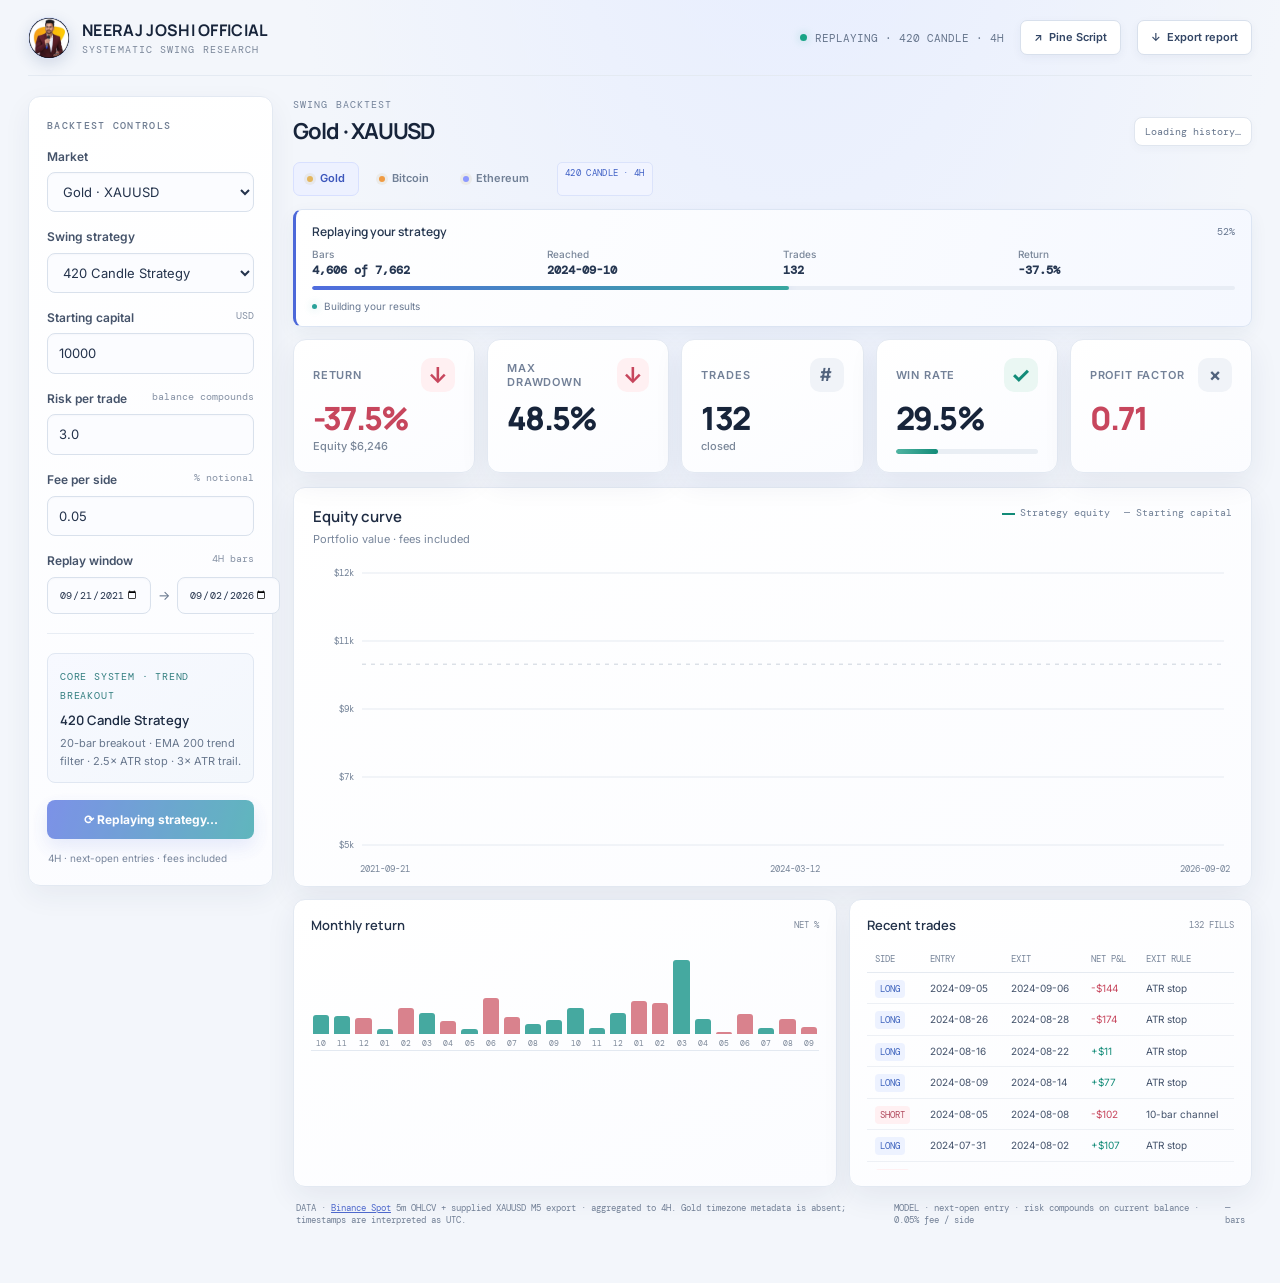
==== commit 887f8456: "Set dashboard default risk to 3%" ====
--- a/swing-backtest/index.html
+++ b/swing-backtest/index.html
@@ -59,7 +59,7 @@
 <div class="field"><div class="label">Market</div><select id="market"><option value="XAUUSD">Gold · XAUUSD</option><option value="BTCUSDT">Bitcoin · BTC/USDT</option><option value="ETHUSDT">Ethereum · ETH/USDT</option></select></div>
 <div class="field"><div class="label">Swing strategy</div><select id="strategySelect"><option value="donchian">420 Candle Strategy</option></select></div>
 <div class="field"><div class="label">Starting capital <small>USD</small></div><input id="capital" type="number" value="10000" min="100" step="500"></div>
-<div class="field"><div class="label" title="Position size recalculates from the updated balance after each closed trade.">Risk per trade <small>balance compounds</small></div><input id="risk" type="number" value="1.0" min="0.1" max="5" step="0.1" title="Risk is based on the current balance and compounds after every closed trade."></div>
+<div class="field"><div class="label" title="Position size recalculates from the updated balance after each closed trade.">Risk per trade <small>balance compounds</small></div><input id="risk" type="number" value="3.0" min="0.1" max="5" step="0.1" title="Risk is based on the current balance and compounds after every closed trade."></div>
 <div class="field"><div class="label">Fee per side <small>% notional</small></div><input id="fee" type="number" value="0.05" min="0" max="1" step="0.01"></div>
 <div class="field" style="grid-column:span 2"><div class="label">Replay window <small>4H bars</small></div><div class="range"><input id="from" type="date"><span style="color:#64748a">→</span><input id="to" type="date"></div></div></div>
 <div class="divider"></div><div class="strategy"><span class="tag" id="strategyTag">SYSTEM · TREND BREAKOUT</span><strong id="strategyName">420 Candle Strategy</strong><p id="strategyDescription">20-bar breakout · EMA 200 trend filter · 2.5× ATR stop · 3× ATR trail.</p></div>
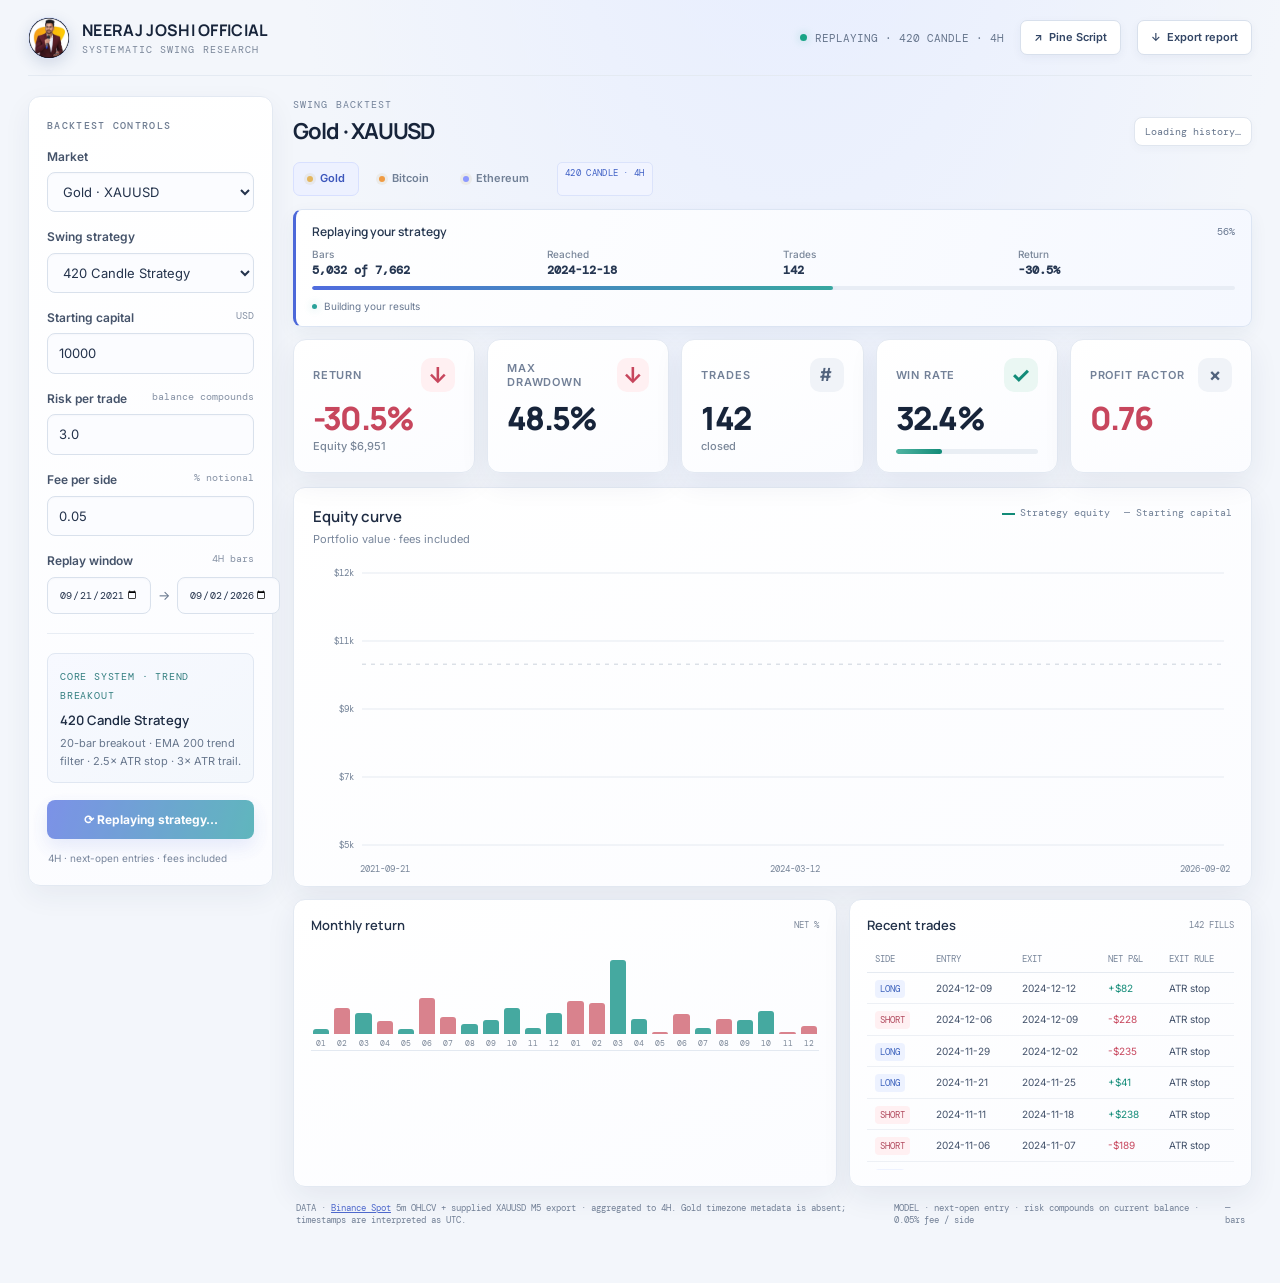
==== commit ea2dc9fb: "Keep dashboard default risk at 3% on load" ====
--- a/swing-backtest/index.html
+++ b/swing-backtest/index.html
@@ -220,7 +220,7 @@
 frame();
 replayTimer=setInterval(frame,40)
 }
-async function init(){const r=await fetch('./dashboard_data.json');data=await r.json();$('from').value=data.start;$('to').value=data.end;$('market').value=asset;for(let b of document.querySelectorAll('.asset'))b.onclick=()=>select(b.dataset.asset);$('market').onchange=e=>select(e.target.value);$('strategySelect').onchange=()=>runReplay();$('run').onclick=runReplay;$('export').onclick=exportReport;window.addEventListener('resize',drawEquity);runReplay()}
+async function init(){$('risk').value='3.0';const r=await fetch('./dashboard_data.json');data=await r.json();$('from').value=data.start;$('to').value=data.end;$('market').value=asset;for(let b of document.querySelectorAll('.asset'))b.onclick=()=>select(b.dataset.asset);$('market').onchange=e=>select(e.target.value);$('strategySelect').onchange=()=>runReplay();$('run').onclick=runReplay;$('export').onclick=exportReport;window.addEventListener('resize',drawEquity);runReplay()}
 function select(a){asset=a;$('market').value=a;document.querySelectorAll('.asset').forEach(b=>b.classList.toggle('active',b.dataset.asset===a));runReplay()}
 function exportReport(){if(!result)return;let csv='date,equity\n'+result.eq.map(p=>fmtDate(p[0])+','+p[1].toFixed(2)).join('\n')+'\n\nside,entry_date,exit_date,entry,exit,net_pnl,exit_rule\n'+result.trades.map(t=>[t.side,fmtDate(t.entry),fmtDate(t.exit),t.entryPrice,t.exitPrice,t.pnl,t.reason].join(',')).join('\n');let a=document.createElement('a');a.href=URL.createObjectURL(new Blob([csv],{type:'text/csv'}));a.download='northstar-'+asset.toLowerCase()+'-backtest.csv';a.click();URL.revokeObjectURL(a.href);$('toast').textContent='Equity and trades exported as CSV';$('toast').classList.add('show');setTimeout(()=>$('toast').classList.remove('show'),2200)}
 init().catch(e=>{console.error(e);$('period').textContent='Could not load data · run via local server';$('return').textContent='DATA ERROR'});
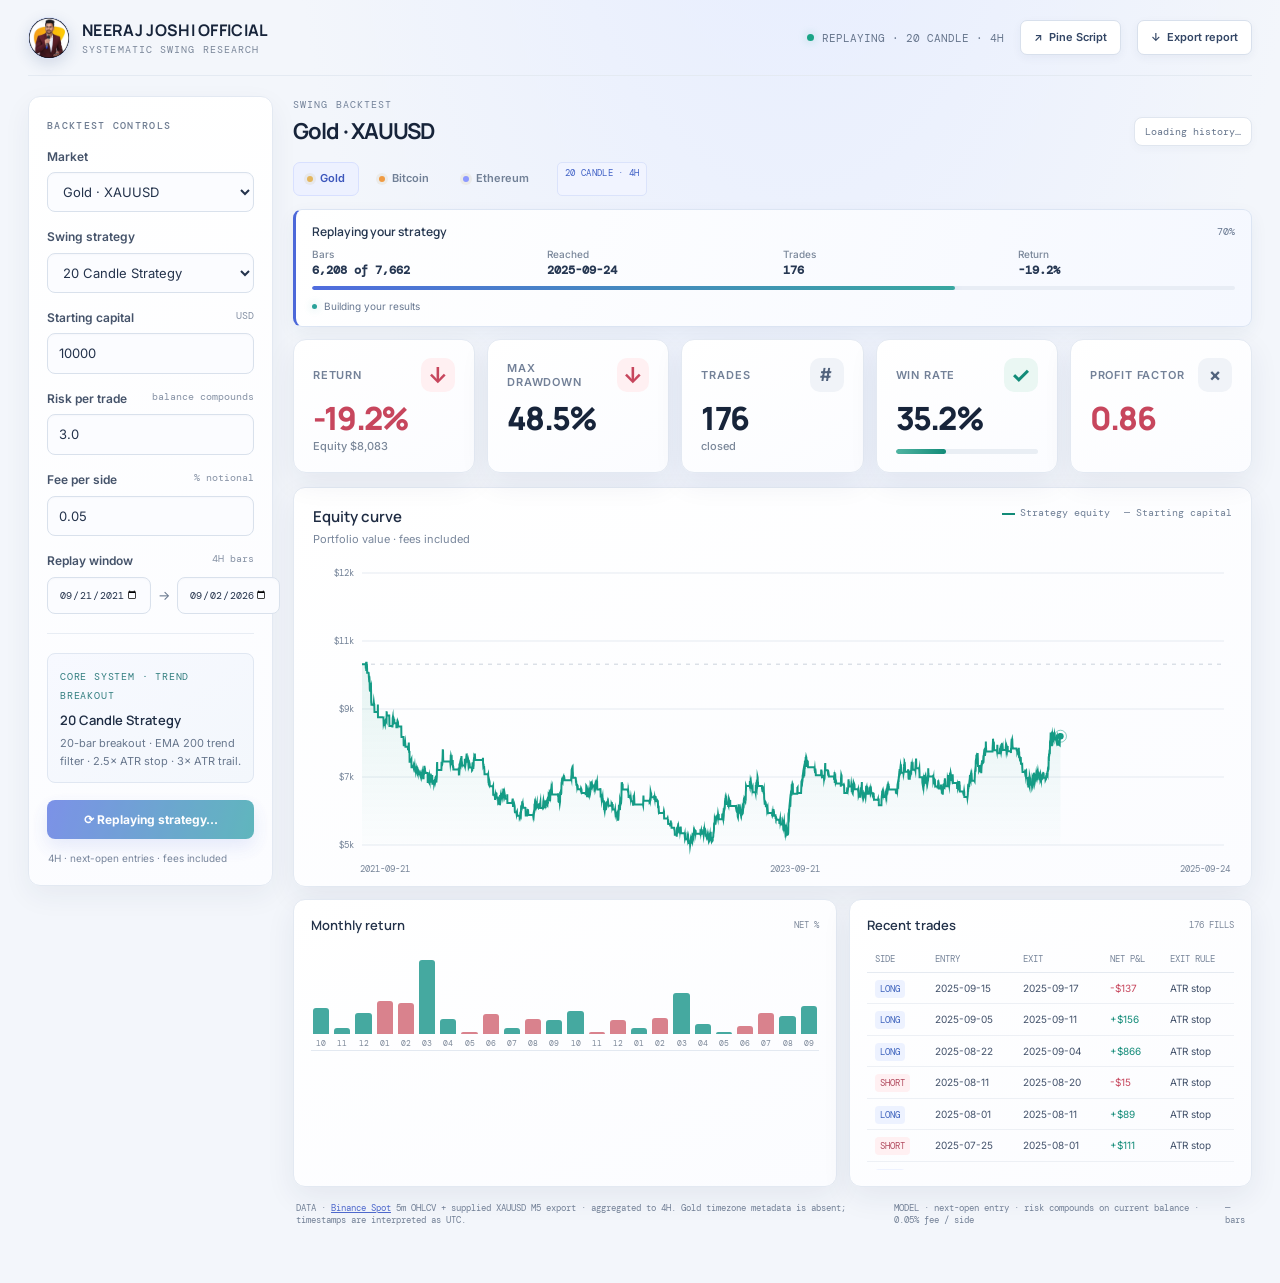
==== commit d8b652e1: "Rename dashboard to 20 Candle Strategy" ====
--- a/swing-backtest/index.html
+++ b/swing-backtest/index.html
@@ -57,15 +57,15 @@
 <header class="top"><div class="brand"><div class="logo"><img src="assets/neeraj-joshi-official.png" alt="Neeraj Joshi Official"></div><div><h1>NEERAJ JOSHI OFFICIAL</h1><span>Systematic swing research</span></div></div><div class="topright"><div class="live"><i class="pulse"></i><span id="statusText">HISTORICAL REPLAY · READY</span></div><a class="export" href="Donchian_EMA_Swing.pine" download title="Download the strategy source for TradingView">↗ &nbsp;Pine Script</a><button class="export" id="export">↓ &nbsp;Export report</button></div></header>
 <div class="layout"><aside class="side"><div class="sectitle">Backtest controls</div><div class="fields">
 <div class="field"><div class="label">Market</div><select id="market"><option value="XAUUSD">Gold · XAUUSD</option><option value="BTCUSDT">Bitcoin · BTC/USDT</option><option value="ETHUSDT">Ethereum · ETH/USDT</option></select></div>
-<div class="field"><div class="label">Swing strategy</div><select id="strategySelect"><option value="donchian">420 Candle Strategy</option></select></div>
+<div class="field"><div class="label">Swing strategy</div><select id="strategySelect"><option value="donchian">20 Candle Strategy</option></select></div>
 <div class="field"><div class="label">Starting capital <small>USD</small></div><input id="capital" type="number" value="10000" min="100" step="500"></div>
 <div class="field"><div class="label" title="Position size recalculates from the updated balance after each closed trade.">Risk per trade <small>balance compounds</small></div><input id="risk" type="number" value="3.0" min="0.1" max="5" step="0.1" title="Risk is based on the current balance and compounds after every closed trade."></div>
 <div class="field"><div class="label">Fee per side <small>% notional</small></div><input id="fee" type="number" value="0.05" min="0" max="1" step="0.01"></div>
 <div class="field" style="grid-column:span 2"><div class="label">Replay window <small>4H bars</small></div><div class="range"><input id="from" type="date"><span style="color:#64748a">→</span><input id="to" type="date"></div></div></div>
-<div class="divider"></div><div class="strategy"><span class="tag" id="strategyTag">SYSTEM · TREND BREAKOUT</span><strong id="strategyName">420 Candle Strategy</strong><p id="strategyDescription">20-bar breakout · EMA 200 trend filter · 2.5× ATR stop · 3× ATR trail.</p></div>
+<div class="divider"></div><div class="strategy"><span class="tag" id="strategyTag">SYSTEM · TREND BREAKOUT</span><strong id="strategyName">20 Candle Strategy</strong><p id="strategyDescription">20-bar breakout · EMA 200 trend filter · 2.5× ATR stop · 3× ATR trail.</p></div>
 <button class="run" id="run">▶ &nbsp;Run backtest</button><p class="note">4H · next-open entries · fees included</p></aside>
 <main class="content"><div class="heading"><div><div class="eyebrow">Swing backtest</div><h2 id="assetTitle">Gold · XAUUSD</h2></div><div class="period" id="period">Loading history…</div></div>
-<nav class="assets"><button class="asset active" data-asset="XAUUSD"><i class="dot"></i>Gold</button><button class="asset" data-asset="BTCUSDT"><i class="dot"></i>Bitcoin</button><button class="asset" data-asset="ETHUSDT"><i class="dot"></i>Ethereum</button><span class="strategy-chip" id="strategyChip">420 CANDLE · 4H</span></nav>
+<nav class="assets"><button class="asset active" data-asset="XAUUSD"><i class="dot"></i>Gold</button><button class="asset" data-asset="BTCUSDT"><i class="dot"></i>Bitcoin</button><button class="asset" data-asset="ETHUSDT"><i class="dot"></i>Ethereum</button><span class="strategy-chip" id="strategyChip">20 CANDLE · 4H</span></nav>
 <section class="progresspanel" id="progressPanel" style="display:none"><div class="progtitle"><span id="progressTitle">Replaying your strategy</span><span id="progressPct">0%</span></div><div class="progmeta"><span>Bars <strong id="progressBars">0 of 0</strong></span><span>Reached <strong id="progressDate">—</strong></span><span>Trades <strong id="progressTrades">0</strong></span><span>Return <strong id="progressReturn">—</strong></span></div><div class="progbar"><div class="progfill" id="progressFill"></div></div><div class="progbuild" id="progressBuild"><i></i><span>Building your results</span></div></section>
 <section class="metrics">
 <div class="card metric metric-return"><div class="metric-head"><span>RETURN</span><span class="metric-icon positive" id="returnIcon">↑</span></div><div class="m-value positive" id="return">—</div><div class="m-foot" id="final">Equity —</div></div>
@@ -82,7 +82,7 @@
 const $=id=>document.getElementById(id);let data=null,asset='XAUUSD',result=null;
 const fmtMoney=(n,dec=0)=>new Intl.NumberFormat('en-US',{style:'currency',currency:'USD',minimumFractionDigits:dec,maximumFractionDigits:dec}).format(n);
 const fmtDate=t=>new Date(t).toISOString().slice(0,10);
-const strategyInfo={donchian:{name:'420 Candle Strategy',tag:'CORE SYSTEM · TREND BREAKOUT',chip:'420 CANDLE · 4H',description:'20-bar breakout · EMA 200 trend filter · 2.5× ATR stop · 3× ATR trail.'}};
+const strategyInfo={donchian:{name:'20 Candle Strategy',tag:'CORE SYSTEM · TREND BREAKOUT',chip:'20 CANDLE · 4H',description:'20-bar breakout · EMA 200 trend filter · 2.5× ATR stop · 3× ATR trail.'}};
 function derived(all){let e20=[],e50=[],rsi=[],sma9=[],sma50=[],high50=[],low50=[],fib618=[],fib786=[],meanHigh=[],meanLow=[],meanLong=[],meanShort=[],a20=null,a50=null,gs=[],ls=[],gain=0,loss=0,cw=[],hw=[],lw=[],sumC=0,refHigh=null,refLow=null;for(let i=0;i<all.length;i++){let [t,o,h,l,c]=all[i];a20=a20==null?c:a20+(2/21)*(c-a20);a50=a50==null?c:a50+(2/51)*(c-a50);e20.push(a20);e50.push(a50);let d=i?c-all[i-1][4]:0,g=Math.max(d,0),z=Math.max(-d,0);gs.push(g);ls.push(z);gain+=g;loss+=z;if(gs.length>14){gain-=gs.shift();loss-=ls.shift()}rsi.push(gs.length<14?null:loss===0?100:100-100/(1+gain/loss));cw.push(c);sumC+=c;if(cw.length>50)sumC-=cw.shift();sma50.push(cw.length===50?sumC/50:null);let c9=i>=8?all.slice(i-8,i+1).reduce((s,b)=>s+b[4],0)/9:null;sma9.push(c9);let h50=hw.length===50?Math.max(...hw):null,l50=lw.length===50?Math.min(...lw):null;high50.push(h50);low50.push(l50);fib618.push(h50==null?null:h50-(h50-l50)*.618);fib786.push(h50==null?null:h50-(h50-l50)*.786);if(all[i][7]!=null&&h>all[i][7]){if(refLow==null)refLow=all[i][8];refHigh=h}if(all[i][8]!=null&&l<all[i][8]){if(refHigh==null)refHigh=all[i][7];refLow=l}meanHigh.push(refHigh);meanLow.push(refLow);let span=refHigh!=null&&refLow!=null?refHigh-refLow:0;meanLong.push(span>0?refHigh-span*.5:null);meanShort.push(span>0?refLow+span*.5:null);hw.push(h);lw.push(l);if(hw.length>50){hw.shift();lw.shift()}}return {e20,e50,rsi,sma9,sma50,high50,low50,fib618,fib786,meanHigh,meanLow,meanLong,meanShort}}
 function calcOriginal(a,kind=$('strategySelect').value){const all=data.assets[a].bars,ind=derived(all),from=Date.parse($('from').value+'T00:00:00Z'),to=Date.parse($('to').value+'T23:59:59Z')+1,cap=Math.max(100,+$('capital').value||10000),risk=Math.min(5,Math.max(.1,+$('risk').value||1))/100,fee=Math.max(0,+$('fee').value||0)/100;let cash=cap,pos=null,pending=null,peak=cap,dd=0,eq=[],trades=[],selected=[];
 for(let i=0;i<all.length;i++){const b=all[i],[t,o,h,l,c,ema,atr,ehi,elo,xlo,xhi]=b;if(t<from)continue;if(t>=to)break;selected.push(b);
